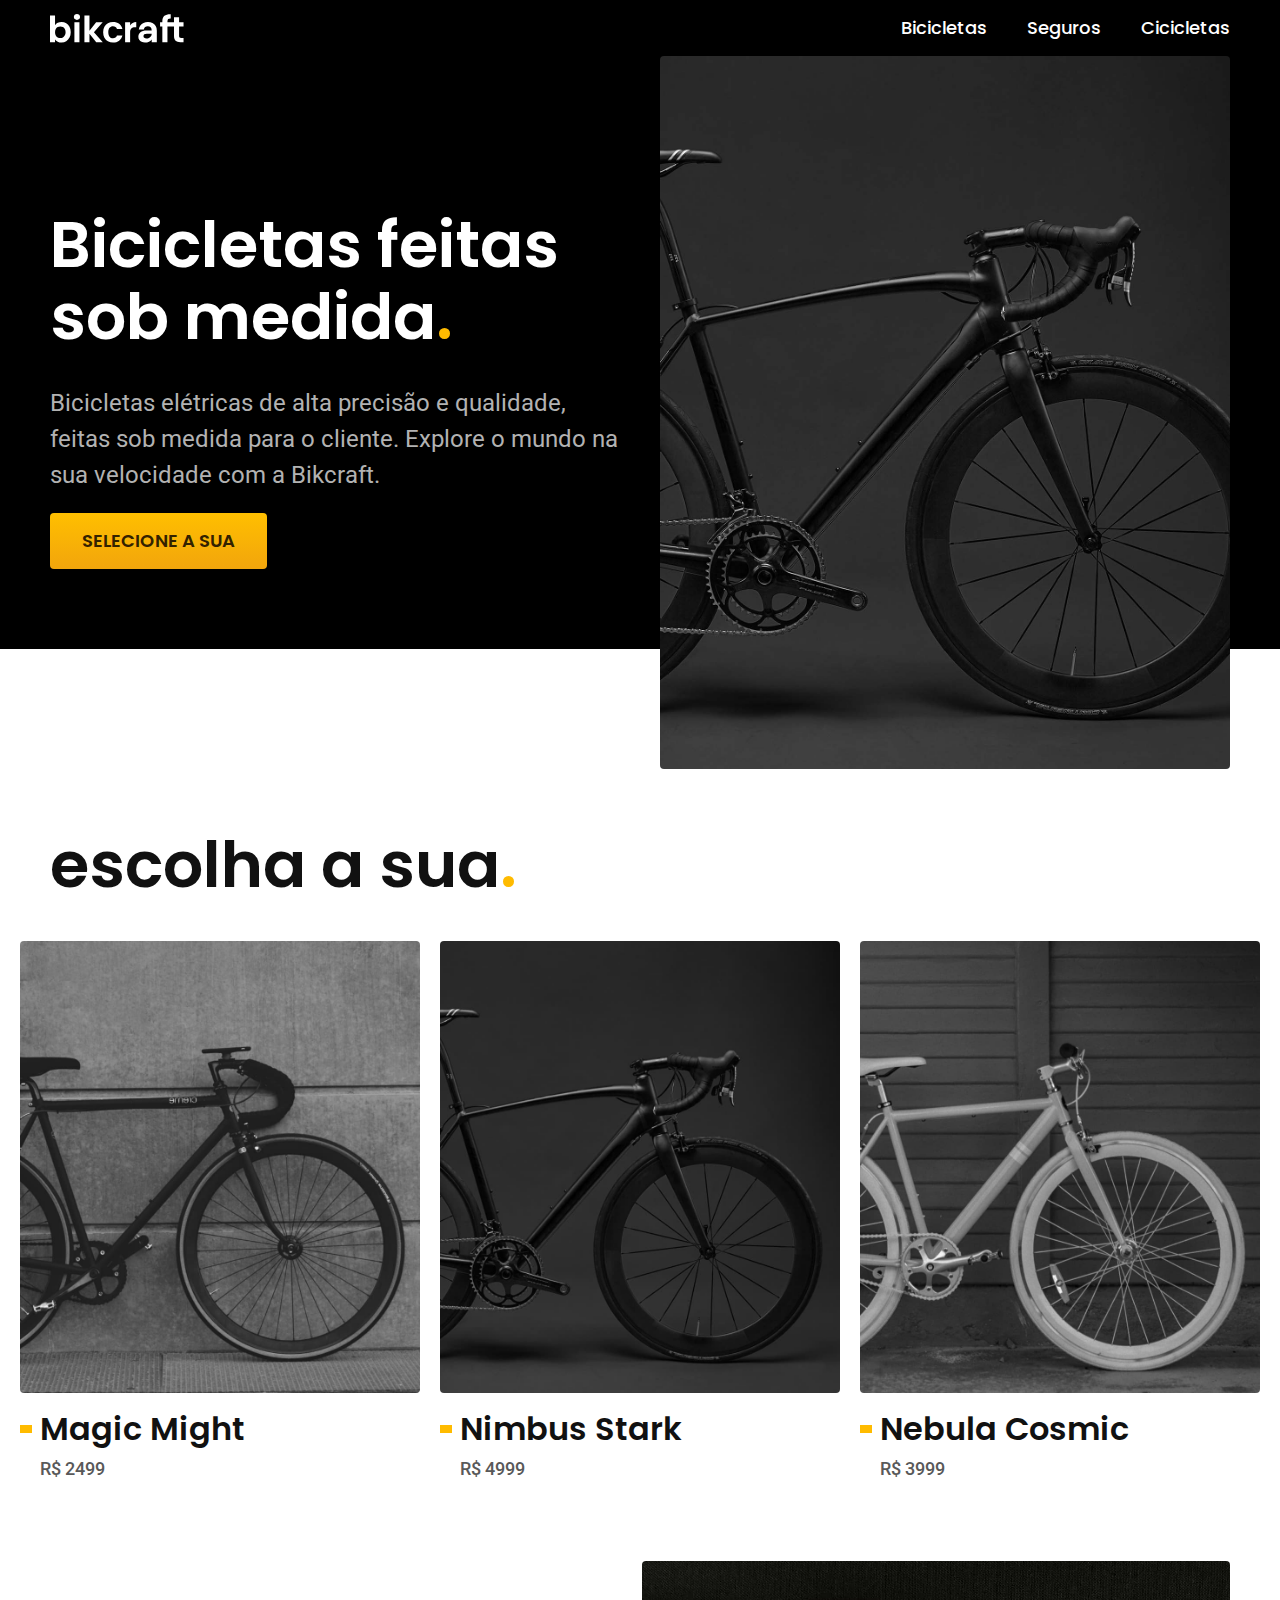
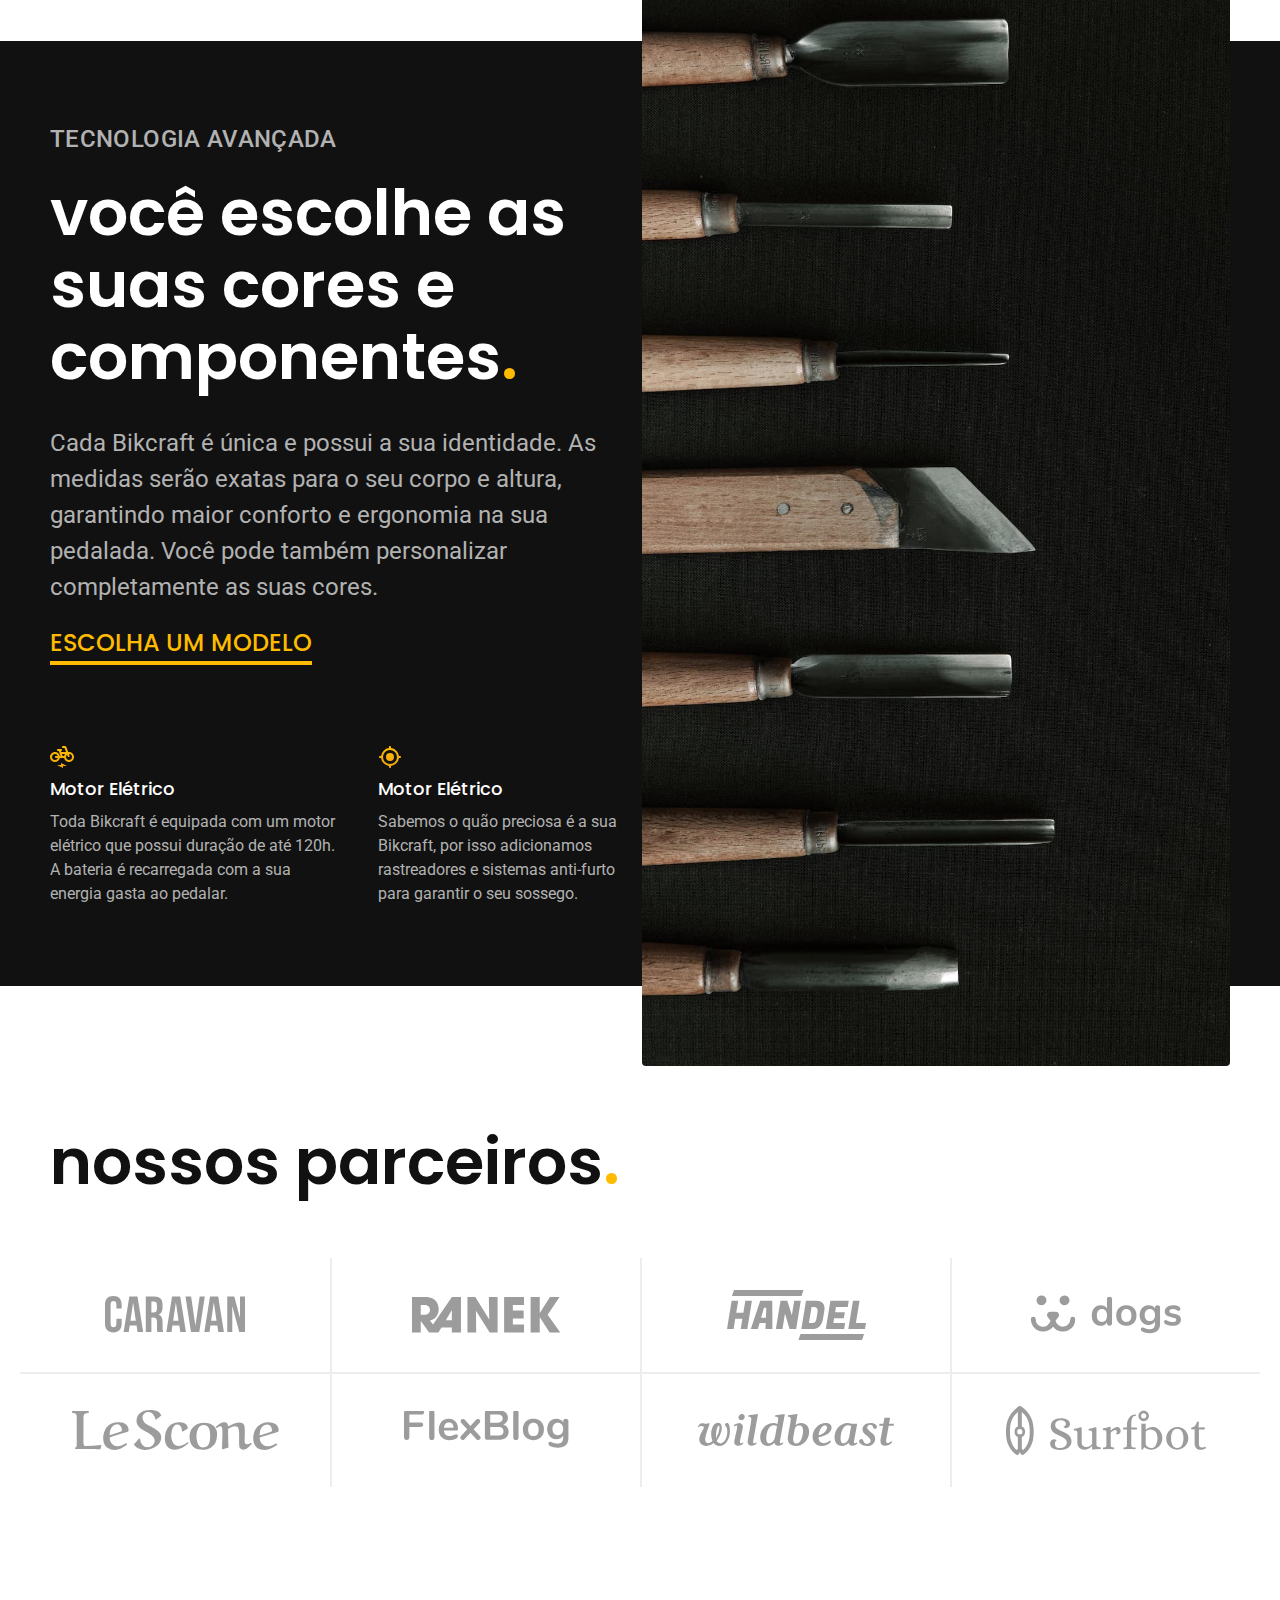
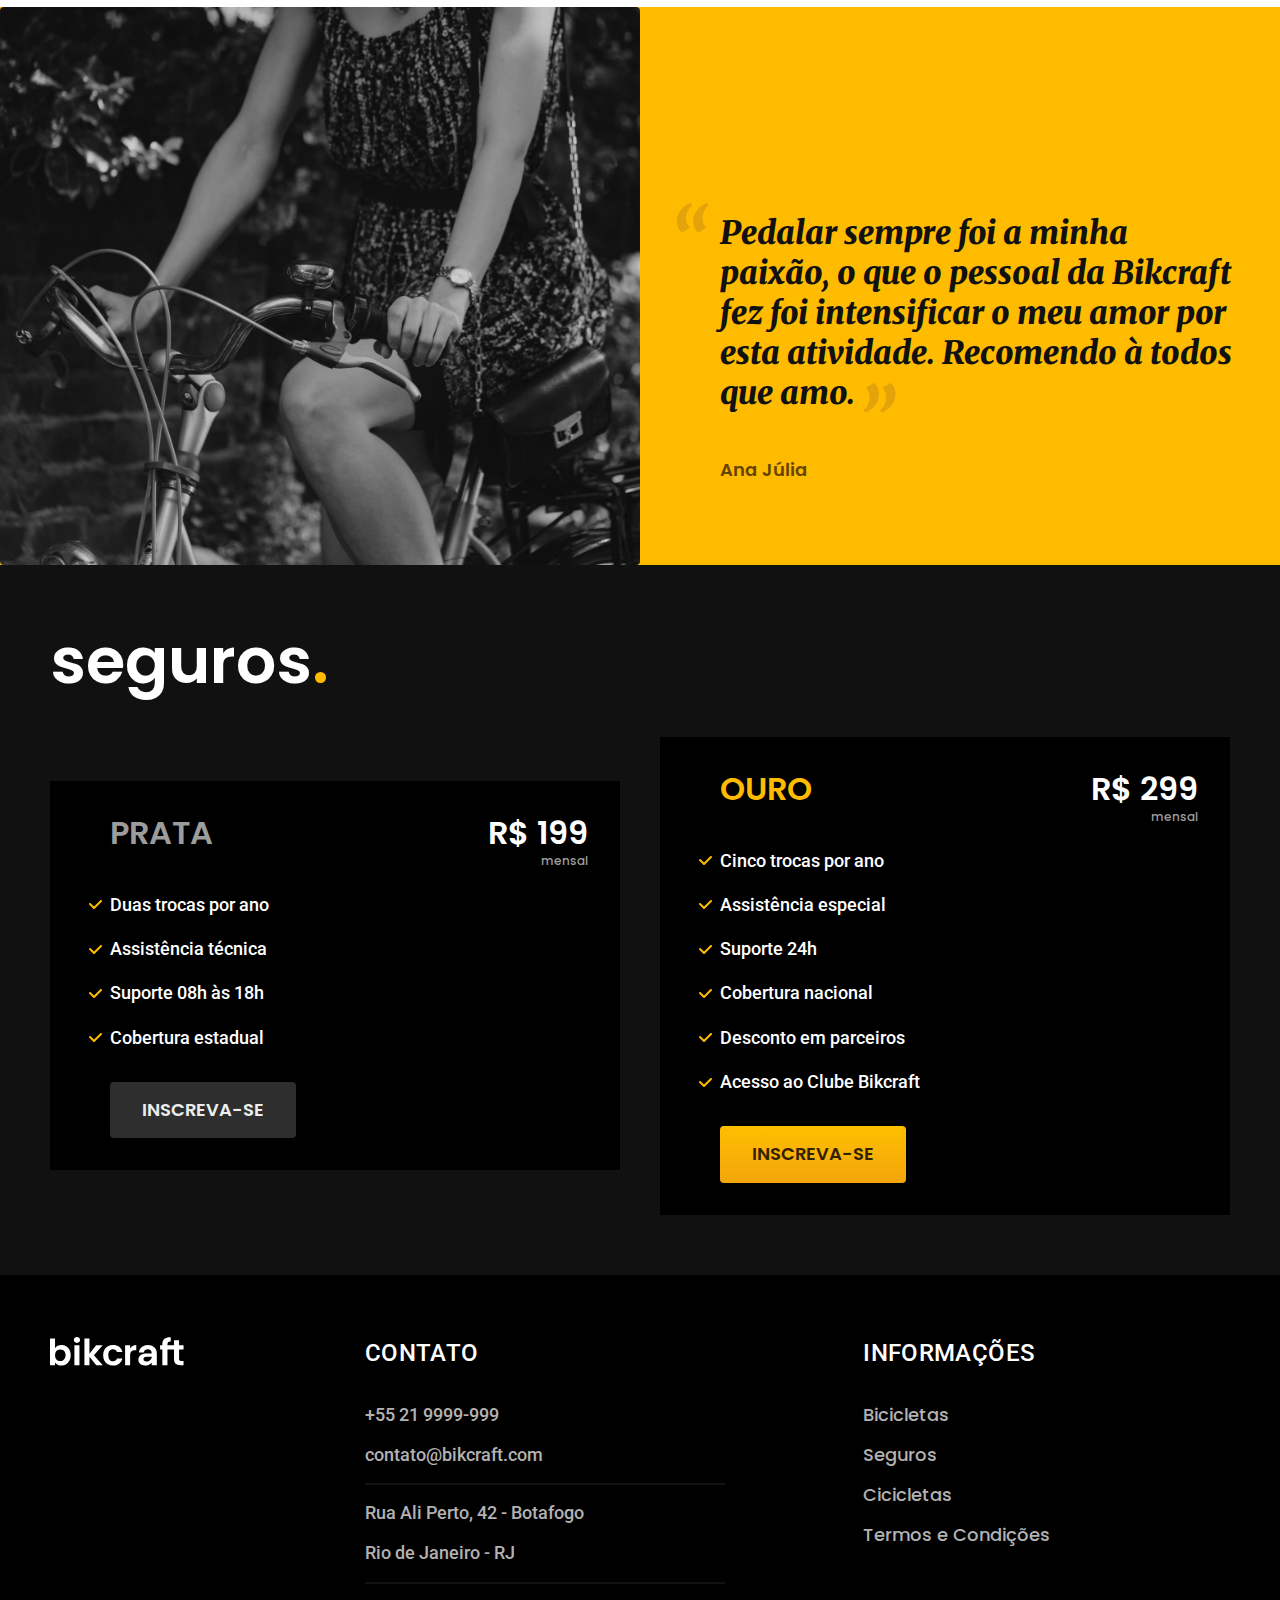
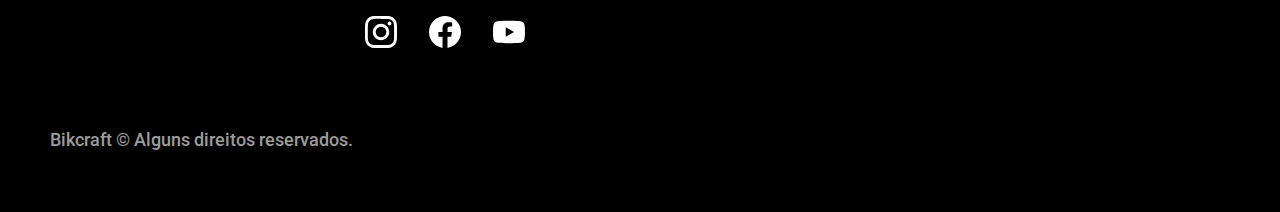
==== index.html @ 5b586e34 "Footer" ====
<!DOCTYPE html>
<html lang="pt-br">
  <head>
    <meta charset="UTF-8" />
    <link rel="preconnect" href="https://fonts.googleapis.com" />
    <link rel="preconnect" href="https://fonts.gstatic.com" crossorigin />
    <link
      href="https://fonts.googleapis.com/css2?family=Merriweather:ital,wght@1,900&family=Poppins:wght@400;600&family=Roboto:wght@400;500&display=swap"
      rel="stylesheet"
    />

    <meta name="viewport" content="width=device-width, initial-scale=1.0" />
    <meta
      name="description"
      content="Bicicletas elétricas de alta precisão e qualidade, feitas sob medida para você. Explore o mundo na sua velocidade com a Bikcraft."
    />
    <link rel="stylesheet" href="./css/style.css" />
    <title>Bikcraft - Bicicletas Elétricas</title>
  </head>
  <body>
    <header class="header-bg">
      <div class="container header">
        <a href="./">
          <img src="./img/bikcraft.svg" alt="bikecraft" />
        </a>

        <nav aria-label="primaria">
          <ul class="header-menu font-1-m cor-0">
            <li><a href="./bicicletas.html">Bicicletas</a></li>
            <li><a href="./seguros.html">Seguros</a></li>
            <li><a href="./bicicletas.html">Cicicletas</a></li>
          </ul>
        </nav>
      </div>
    </header>

    <main class="introducao-bg">
      <div class="container introducao">
        <div class="introducao-conteudo">
          <h1 class="font-1-xxl cor-0">
            Bicicletas feitas sob medida<span class="cor-p1">.</span>
          </h1>
          <p class="font-2-l cor-5">
            Bicicletas elétricas de alta precisão e qualidade, feitas sob medida
            para o cliente. Explore o mundo na sua velocidade com a Bikcraft.
          </p>
          <a class="botao" href="./bicicletas.html">Selecione a sua </a>
        </div>
        <div>
          <img
            src="./img/fotos/introducao.jpg"
            alt="Bicicleta Elétrica Preta"
          />
        </div>
      </div>
    </main>

    <article class="bicicletas-lista">
      <h2 class="container font-1-xxl">
        escolha a sua<span class="cor-p1">.</span>
      </h2>
      <ul>
        <li>
          <a href="./bicicletas/magic.html">
            <img src="./img/bicicletas/magic-home.jpg" alt="Bicicleta preta" />
            <h3 class="font-1-xl">Magic Might</h3>
            <span class="font-2-m cor-8">R$ 2499</span>
          </a>
        </li>
        <li>
          <a href="./bicicletas/nimbus.html">
            <img src="./img/bicicletas/nimbus-home.jpg" alt="Bicicleta preta" />
            <h3 class="font-1-xl">Nimbus Stark</h3>
            <span class="font-2-m cor-8">R$ 4999</span>
          </a>
        </li>
        <li>
          <a href="./bicicletas/nebula.html">
            <img src="./img/bicicletas/nebula-home.jpg" alt="Bicicleta preta" />
            <h3 class="font-1-xl">Nebula Cosmic</h3>
            <span class="font-2-m cor-8">R$ 3999</span>
          </a>
        </li>
      </ul>
    </article>

    <article class="tecnologia-bg">
      <div class="tecnologia container">
        <div class="tecnologia-conteudo">
          <span class="font-2-l-b cor-5">Tecnologia Avançada</span>
          <h2 class="font-1-xxl cor-0">
            você escolhe as suas cores e componentes<span class="cor-p1"
              >.</span
            >
          </h2>
          <p class="font-2-l cor-5">
            Cada Bikcraft é única e possui a sua identidade. As medidas serão
            exatas para o seu corpo e altura, garantindo maior conforto e
            ergonomia na sua pedalada. Você pode também personalizar
            completamente as suas cores.
          </p>
          <a class="link" href="./bicicletas.html">Escolha um modelo</a>

          <div class="tecnologia-vantagens">
            <div>
              <img src="./img/icones/eletrica.svg" alt="" />
              <h3 class="font-1-m cor-0">Motor Elétrico</h3>
              <p class="font-2-s cor-5">
                Toda Bikcraft é equipada com um motor elétrico que possui
                duração de até 120h. A bateria é recarregada com a sua energia
                gasta ao pedalar.
              </p>
            </div>
            <div>
              <img src="./img/icones/rastreador.svg" alt="" />
              <h3 class="font-1-m cor-0">Motor Elétrico</h3>
              <p class="font-2-s cor-5">
                Sabemos o quão preciosa é a sua Bikcraft, por isso adicionamos
                rastreadores e sistemas anti-furto para garantir o seu sossego.
              </p>
            </div>
          </div>
        </div>
        <div class="tecnologia-imagem">
          <img src="./img/fotos/tecnologia.jpg" alt="" />
        </div>
      </div>
    </article>

    <section class="parceiros" aria-label="Nossos Parceiros">
      <h2 class="container font-1-xxl">
        nossos parceiros<span class="cor-p1">.</span>
      </h2>

      <ul>
        <li>
          <img src="./img/parceiros/caravan.svg" alt="Caravan" />
        </li>
        <li><img src="./img/parceiros/ranek.svg" alt="ranek" /></li>

        <li>
          <img src="./img/parceiros/handel.svg" alt="handel" />
        </li>

        <li>
          <img src="./img/parceiros/dogs.svg" alt="dogs" />
        </li>

        <li>
          <img src="./img/parceiros/lescone.svg" alt="lescone" />
        </li>

        <li>
          <img src="./img/parceiros/flexblog.svg" alt="flexblog" />
        </li>

        <li>
          <img src="./img/parceiros/wildbeast.svg" alt="wildbeast" />
        </li>

        <li>
          <img src="./img/parceiros/surfbot.svg" alt="surfbot" />
        </li>
      </ul>
    </section>

    <section class="depoimento" aria-label="Depoimento">
      <div>
        <img
          src="./img/fotos/depoimento.jpg"
          alt="Pessoa pedalando uma bicicleta bikecraft"
        />
      </div>

      <div class="depoimento-conteudo">
        <blockquote class="font-1-xl cor-p5">
          <p>
            Pedalar sempre foi a minha paixão, o que o pessoal da Bikcraft fez
            foi intensificar o meu amor por esta atividade. Recomendo à todos
            que amo.
          </p>
          <span class="font-1-m-b cor-p4">Ana Júlia</span>
        </blockquote>
      </div>
    </section>

    <article class="seguros-bg">
      <div class="seguros container">
        <h2 class="font-1-xxl cor-0">seguros<span class="cor-p1">.</span></h2>
        <div class="seguros-item">
          <h3 class="font-1-xl cor-6">PRATA</h3>
          <span class="font-1-xl cor-0"
            >R$ 199 <span class="font-1-xs cor-6">mensal</span></span
          >
          <ul class="font-2-m cor-0">
            <li>Duas trocas por ano</li>
            <li>Assistência técnica</li>
            <li>Suporte 08h às 18h</li>
            <li>Cobertura estadual</li>
          </ul>
          <a class="botao secundario" href="./orcamento.html">Inscreva-se</a>
        </div>

        <div class="seguros-item">
          <h3 class="font-1-xl cor-p1">OURO</h3>
          <span class="font-1-xl cor-0"
            >R$ 299 <span class="font-1-xs cor-6">mensal</span></span
          >
          <ul class="font-2-m cor-0">
            <li>Cinco trocas por ano</li>
            <li>Assistência especial</li>
            <li>Suporte 24h</li>
            <li>Cobertura nacional</li>
            <li>Desconto em parceiros</li>
            <li>Acesso ao Clube Bikcraft</li>
          </ul>
          <a class="botao" href="./orcamento.html">Inscreva-se</a>
        </div>
      </div>
    </article>

    <footer class="footer-bg">
      <div class="footer container">
        <img src="./img/bikcraft.svg" alt="Bikcraft" />

        <div class="footer-contato">
          <h3 class="font-2-l-b cor-0">Contato</h3>

          <ul class="cor-5 font-2-m">
            <li><a href="tel:+5521999999999">+55 21 9999-999</a></li>
            <li><a href="mailto">contato@bikcraft.com</a></li>
            <li>Rua Ali Perto, 42 - Botafogo</li>
            <li>Rio de Janeiro - RJ</li>
          </ul>

          <div class="footer-redes">
            <a href="./">
              <img src="./img/redes/instagram.svg" alt="Instagram" />
            </a>
            <a href="./">
              <img src="./img/redes/facebook.svg" alt="Facebook" />
            </a>
            <a href="./">
              <img src="./img/redes/youtube.svg " alt="Youtube" />
            </a>
          </div>
        </div>

        <div class="footer-informacoes">
          <h3 class="font-2-l-b cor-0">Informações</h3>

          <nav>
            <ul class="font-1-m cor-5">
              <li><a href="./bicicletas.html">Bicicletas</a></li>
              <li><a href="./seguros.html">Seguros</a></li>
              <li><a href="./bicicletas.html">Cicicletas</a></li>
              <li><a href="./termos.html">Termos e Condições</a></li>
            </ul>
          </nav>
        </div>

        <p class="footer-copy font-2-m cor-6">
          Bikcraft © Alguns direitos reservados.
        </p>
      </div>
    </footer>
  </body>
</html>
---- css/style.css ----
@import "./global/global.css";
@import "./utilidades/tipografia.css";
@import "./utilidades/cores.css";

@import "./global/header.css";
@import "./global/footer.css";

/*Utilidades*/
@import "./utilidades/componentes.css";

/*Home*/
@import "./home/introducao.css";
@import "./home/tecnologia.css";
@import "./home/parceiros.css";
@import "./home/depoimento.css";

/*Biciletas*/
@import "./bicicletas/bicicletas-lista.css";

/*Seguros*/
@import "./seguros/seguros.css";
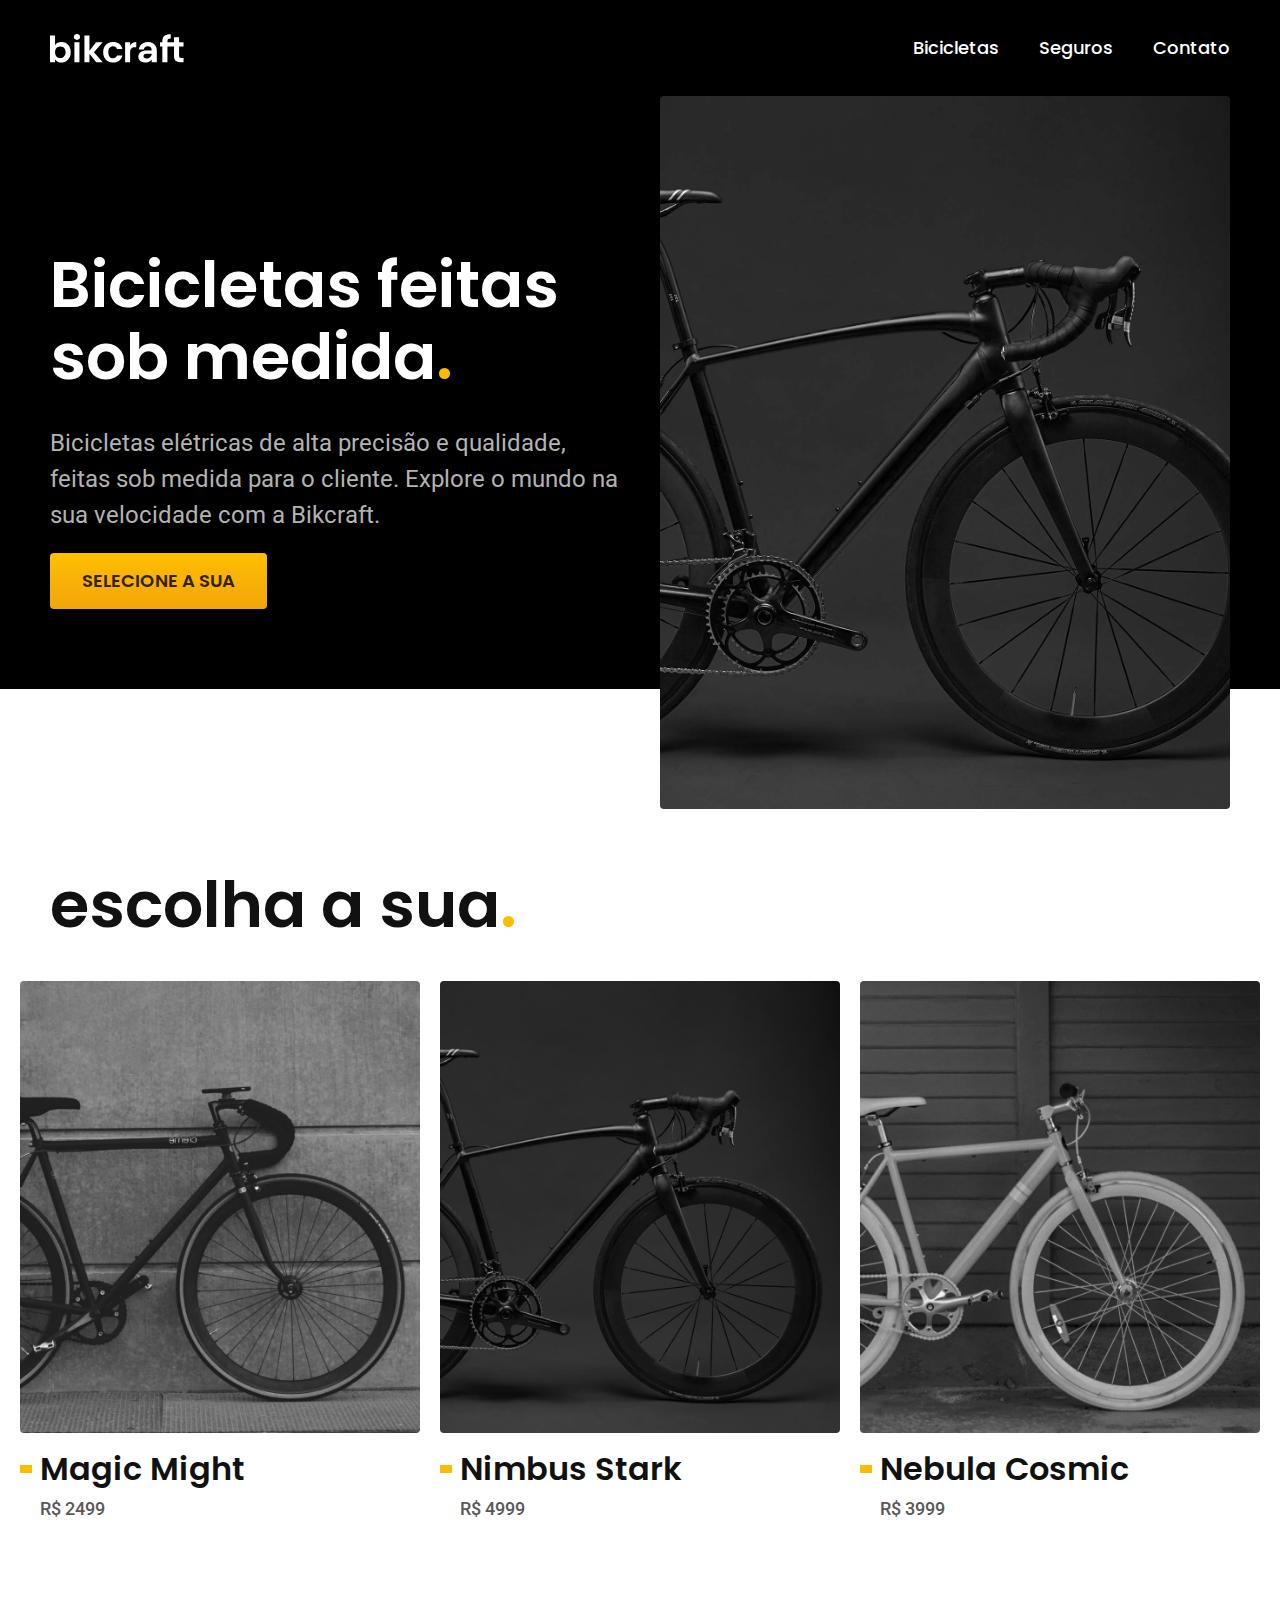
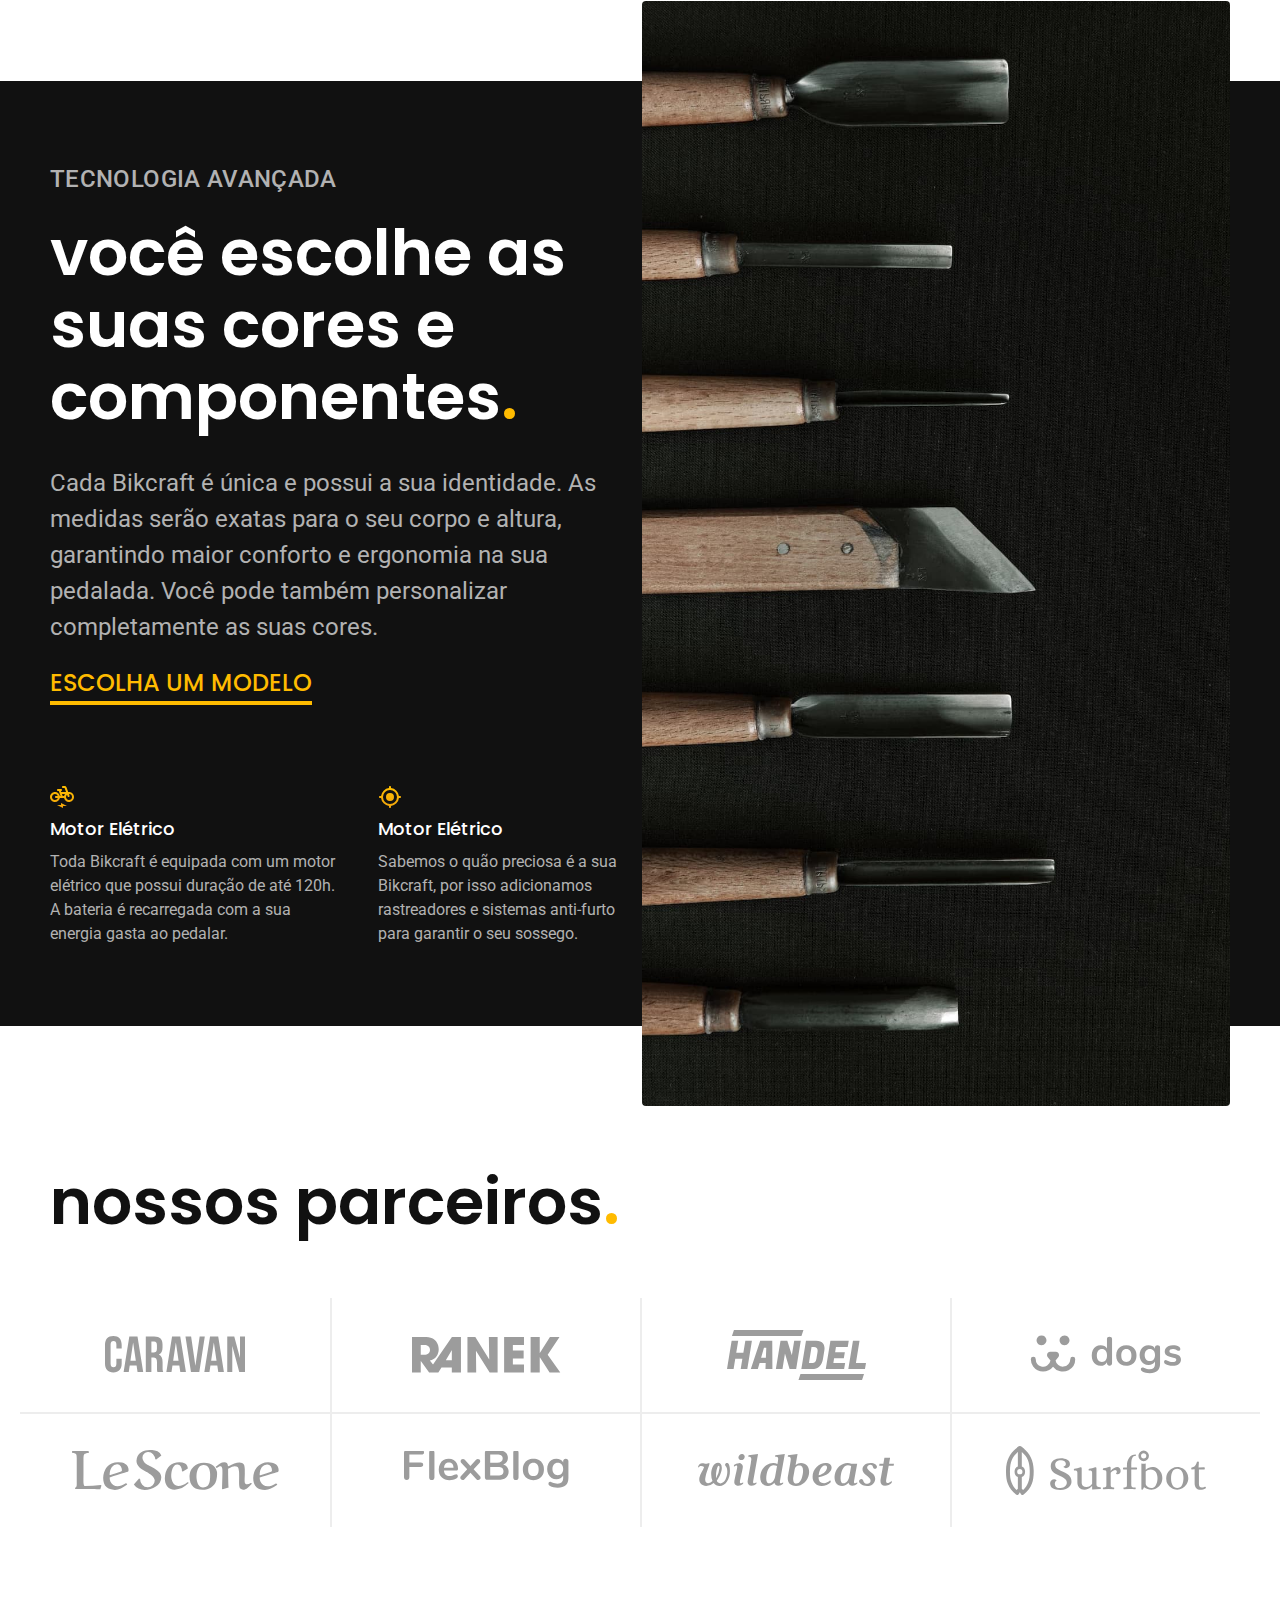
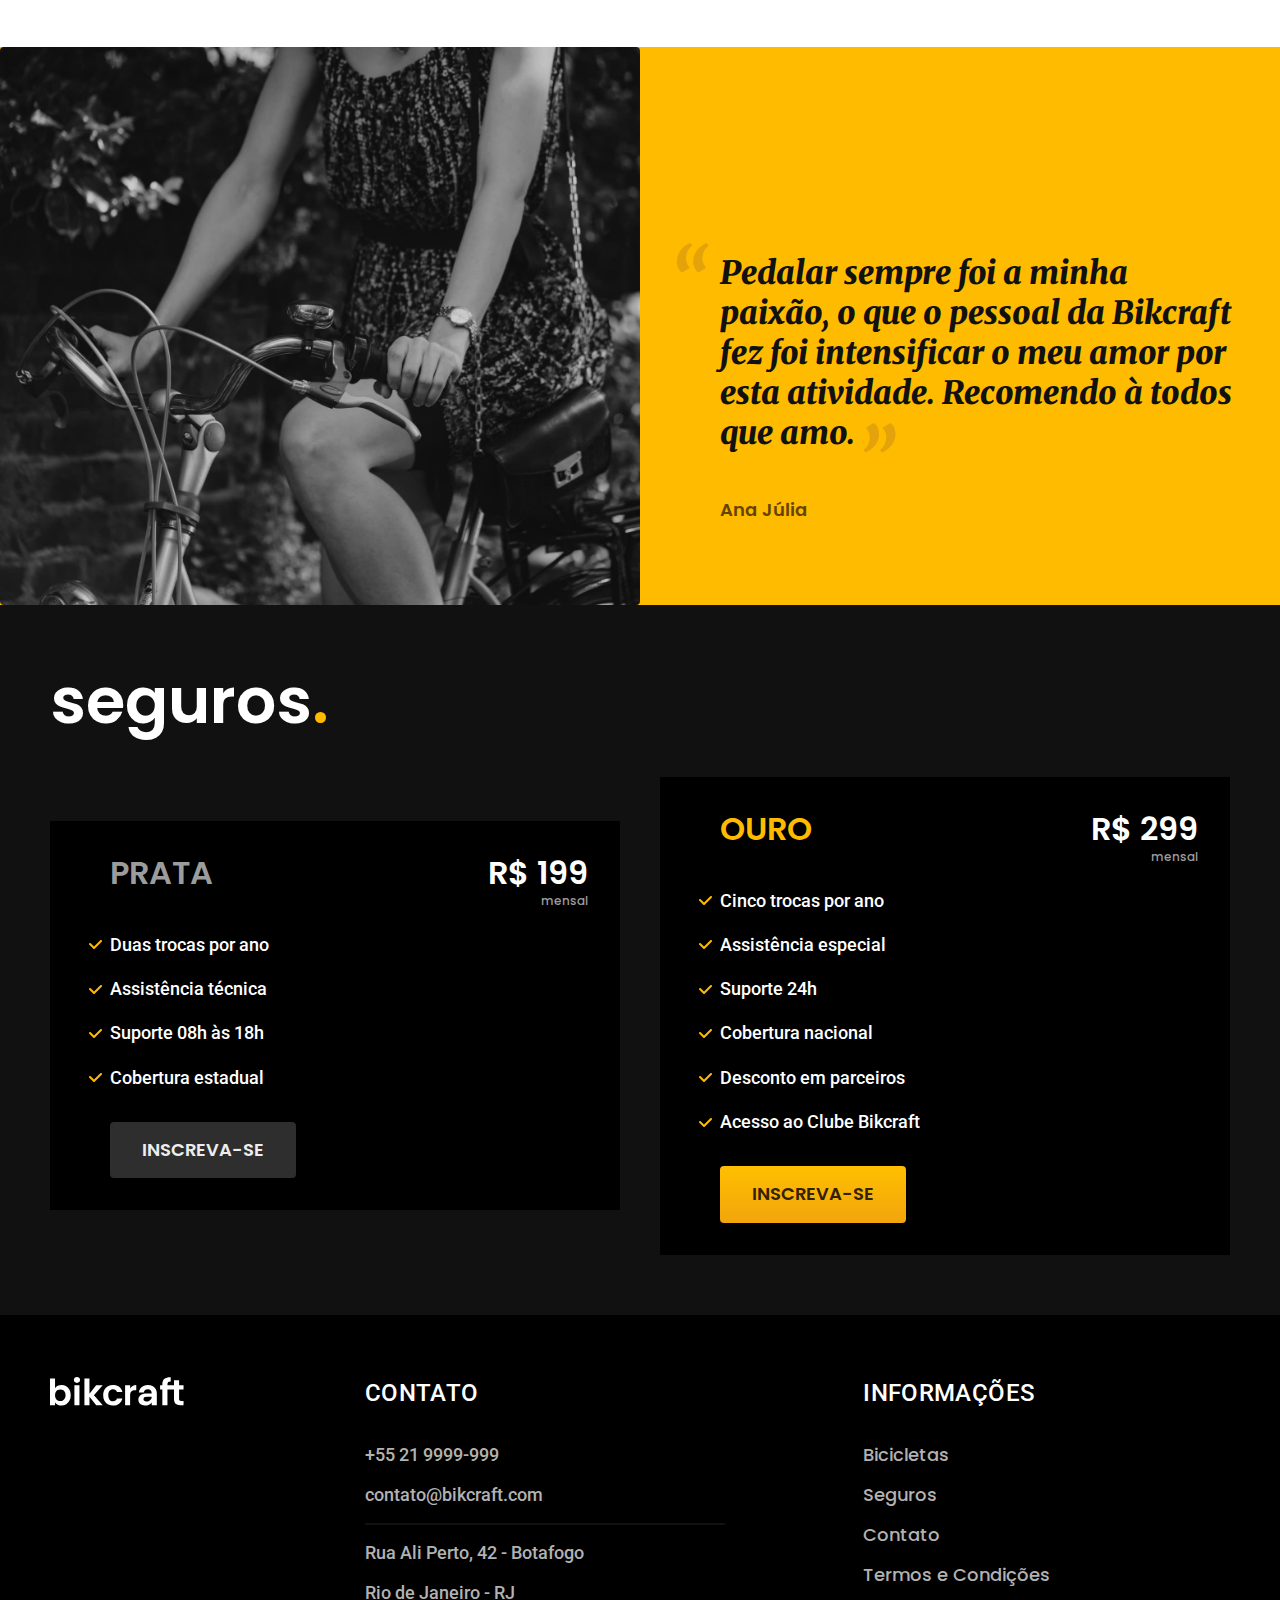
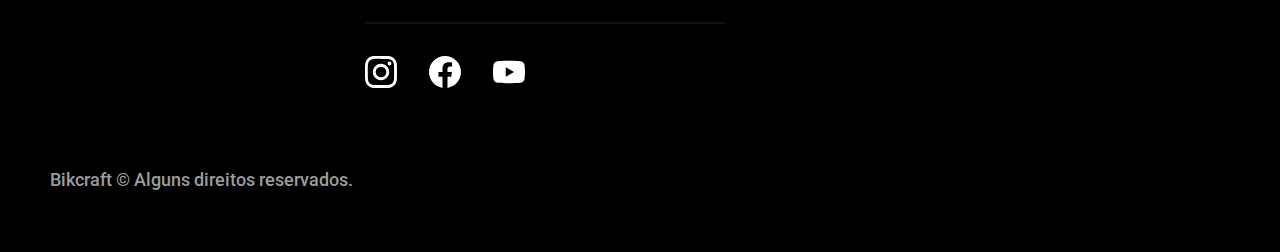
==== commit d588f2c3: "Contato lojas" ====
--- a/index.html
+++ b/index.html
@@ -28,7 +28,7 @@
           <ul class="header-menu font-1-m cor-0">
             <li><a href="./bicicletas.html">Bicicletas</a></li>
             <li><a href="./seguros.html">Seguros</a></li>
-            <li><a href="./bicicletas.html">Cicicletas</a></li>
+            <li><a href="./contato.html">Contato</a></li>
           </ul>
         </nav>
       </div>
@@ -253,7 +253,7 @@
             <ul class="font-1-m cor-5">
               <li><a href="./bicicletas.html">Bicicletas</a></li>
               <li><a href="./seguros.html">Seguros</a></li>
-              <li><a href="./bicicletas.html">Cicicletas</a></li>
+              <li><a href="./contato.html">Contato</a></li>
               <li><a href="./termos.html">Termos e Condições</a></li>
             </ul>
           </nav>
--- a/css/style.css
+++ b/css/style.css
@@ -7,6 +7,7 @@
 
 /*Utilidades*/
 @import "./utilidades/componentes.css";
+@import "./utilidades/formulario.css";
 
 /*Home*/
 @import "./home/introducao.css";
@@ -16,6 +17,20 @@
 
 /*Biciletas*/
 @import "./bicicletas/bicicletas-lista.css";
+@import "./bicicletas/bicicletas.css";
+
+/*Bicicleta*/
+@import "./bicicleta/bicicleta.css";
+@import "./bicicleta/seguro.css";
 
 /*Seguros*/
 @import "./seguros/seguros.css";
+@import "./seguros/vantagens.css";
+@import "./seguros/perguntas.css";
+
+/*Contato*/
+@import "./contato/contato.css";
+@import "./contato/lojas.css";
+
+/*Termos*/
+@import "./termos/termos.css";
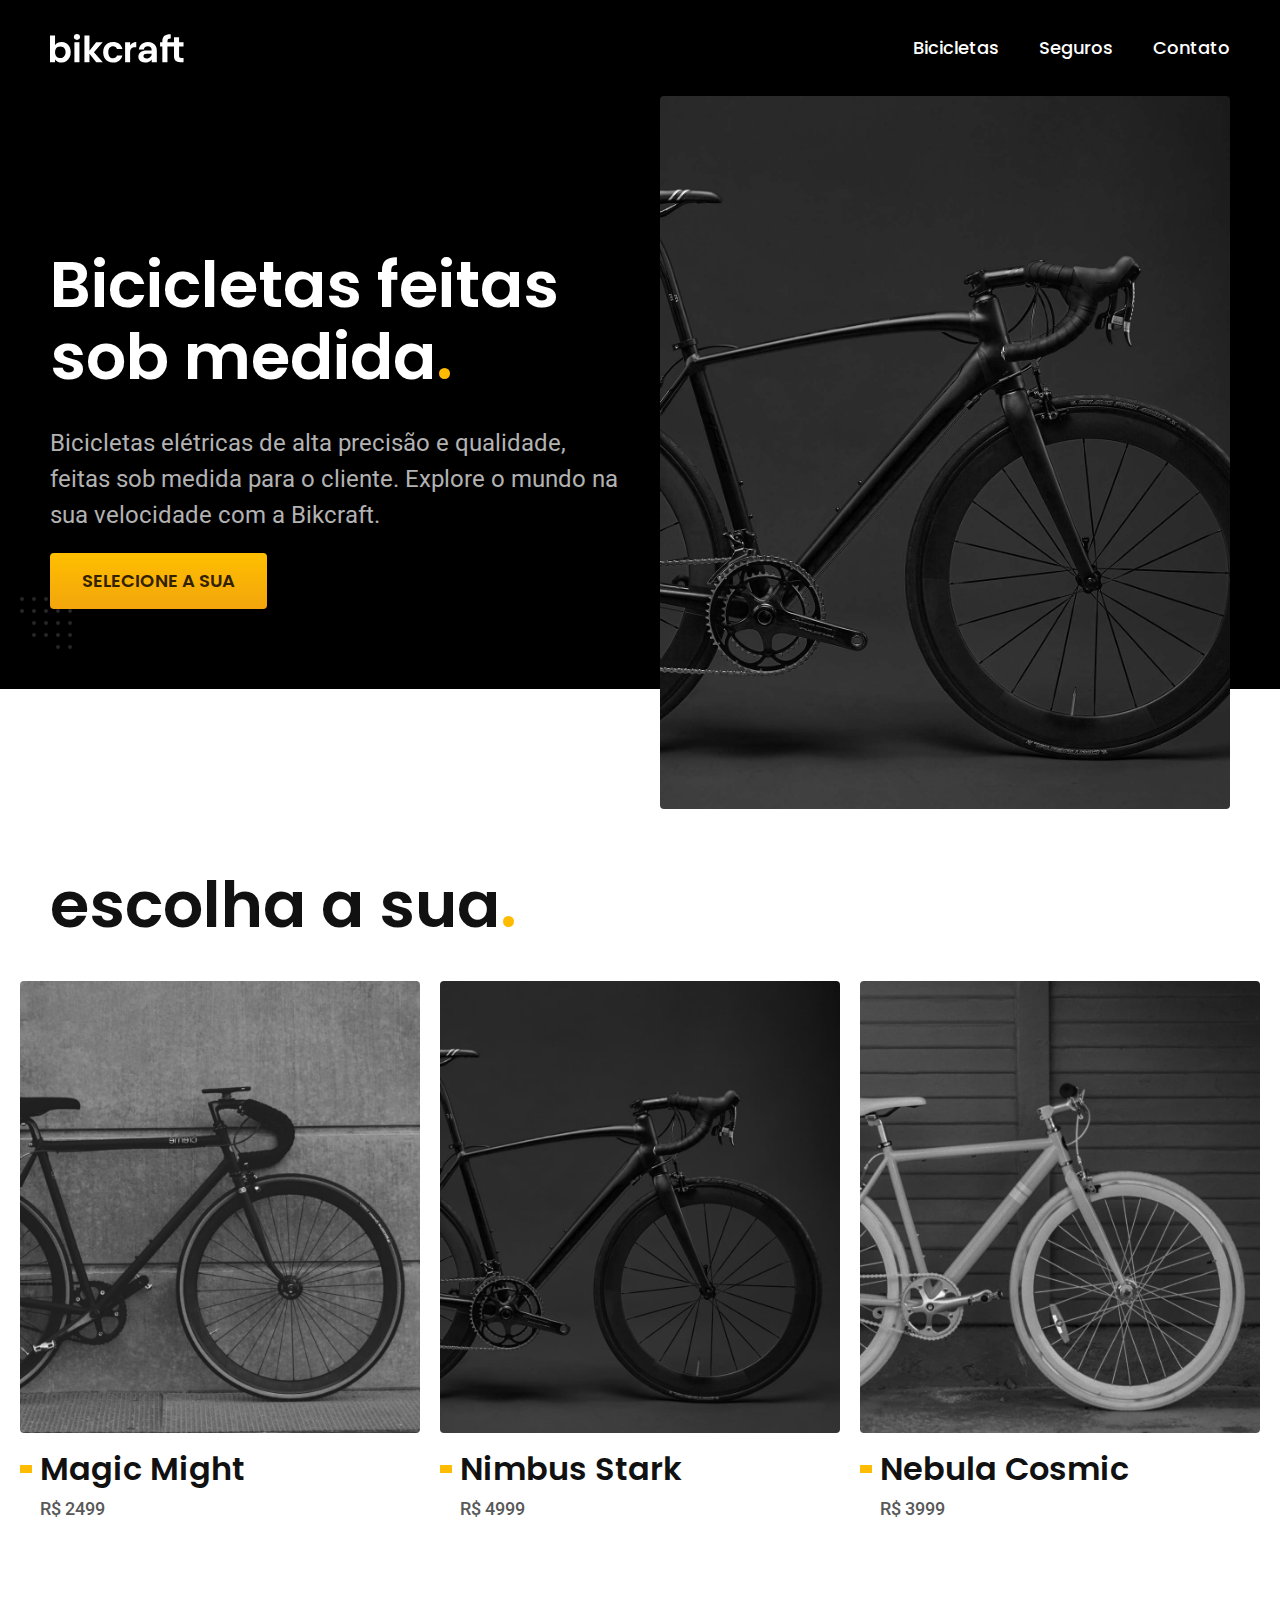
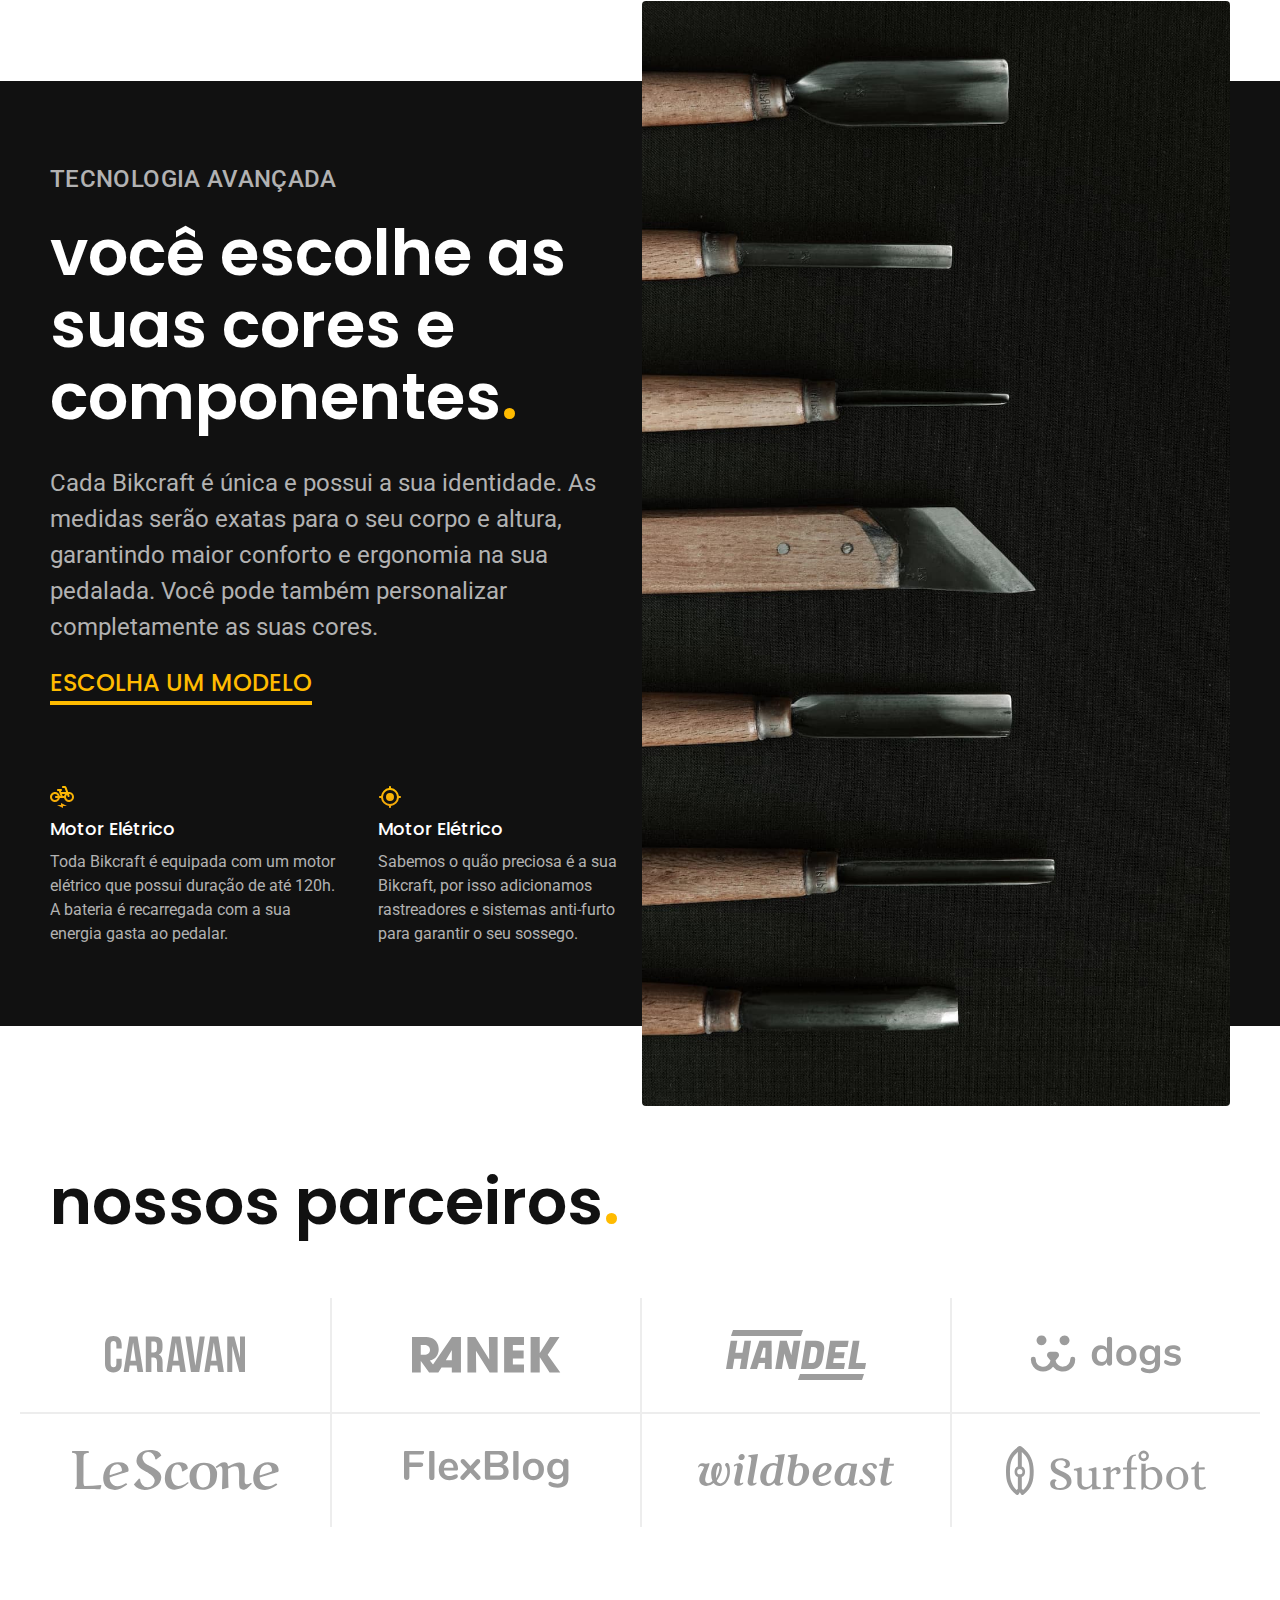
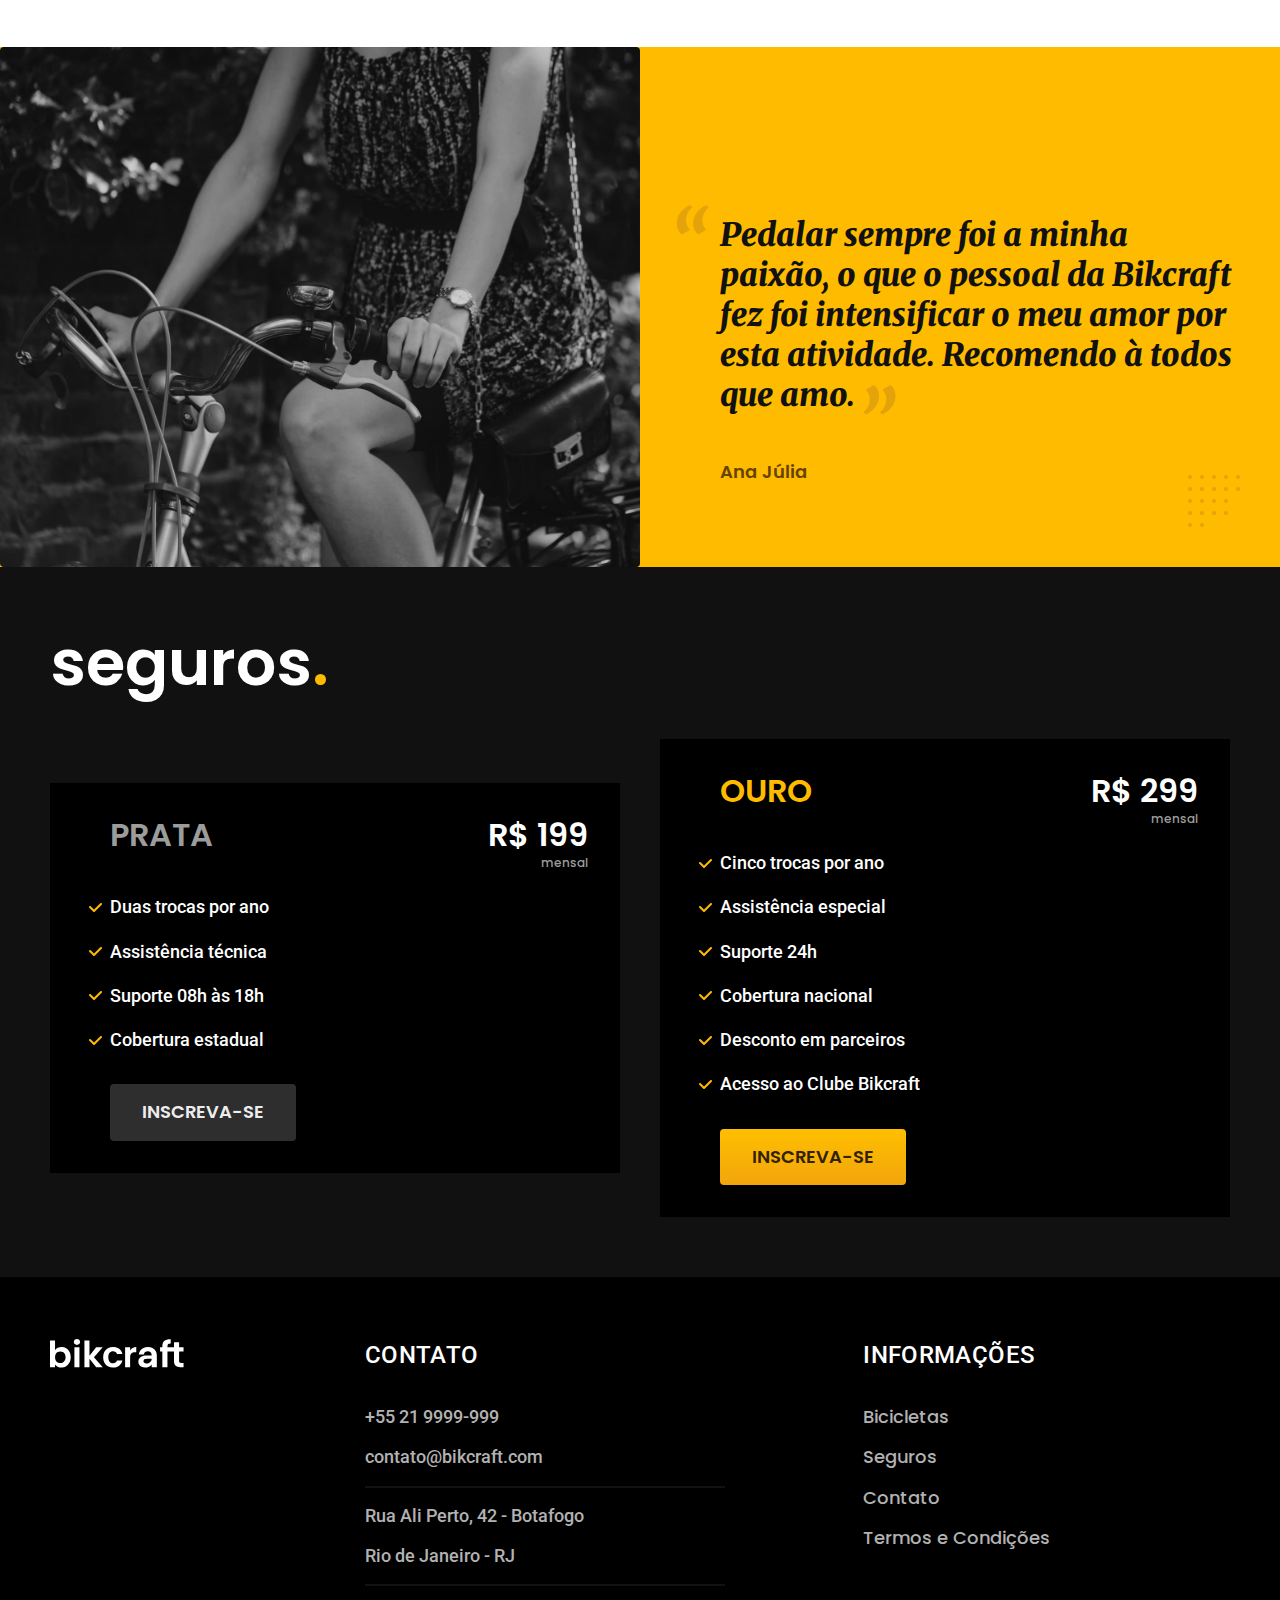
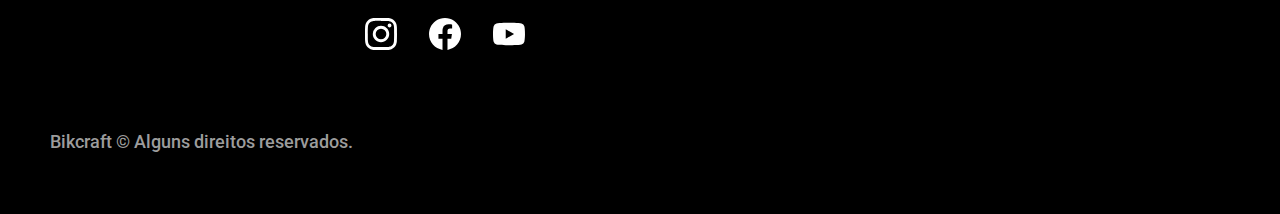
==== commit ec22df8f: "Otimizações" ====
--- a/index.html
+++ b/index.html
@@ -14,14 +14,22 @@
       name="description"
       content="Bicicletas elétricas de alta precisão e qualidade, feitas sob medida para você. Explore o mundo na sua velocidade com a Bikcraft."
     />
+    <link rel="preload" href="./css/style.css" as="style" />
+
     <link rel="stylesheet" href="./css/style.css" />
+
     <title>Bikcraft - Bicicletas Elétricas</title>
   </head>
   <body>
     <header class="header-bg">
       <div class="container header">
         <a href="./">
-          <img src="./img/bikcraft.svg" alt="bikecraft" />
+          <img
+            src="./img/bikcraft.svg"
+            width="136"
+            height="32"
+            alt="bikecraft"
+          />
         </a>
 
         <nav aria-label="primaria">
@@ -46,12 +54,19 @@
           </p>
           <a class="botao" href="./bicicletas.html">Selecione a sua </a>
         </div>
-        <div>
+
+        <picture>
+          <source
+            media="(max-width:800px)"
+            srcset="./img/bicicletas/nimbus.jpg"
+          />
           <img
             src="./img/fotos/introducao.jpg"
             alt="Bicicleta Elétrica Preta"
-          />
-        </div>
+            width="1280"
+            height="1600"
+          />
+        </picture>
       </div>
     </main>
 
@@ -62,7 +77,12 @@
       <ul>
         <li>
           <a href="./bicicletas/magic.html">
-            <img src="./img/bicicletas/magic-home.jpg" alt="Bicicleta preta" />
+            <img
+              src="./img/bicicletas/magic-home.jpg"
+              width="920"
+              height="1040"
+              alt="Bicicleta preta"
+            />
             <h3 class="font-1-xl">Magic Might</h3>
             <span class="font-2-m cor-8">R$ 2499</span>
           </a>
@@ -103,7 +123,12 @@
 
           <div class="tecnologia-vantagens">
             <div>
-              <img src="./img/icones/eletrica.svg" alt="" />
+              <img
+                src="./img/icones/eletrica.svg"
+                alt=""
+                width="24"
+                height="24"
+              />
               <h3 class="font-1-m cor-0">Motor Elétrico</h3>
               <p class="font-2-s cor-5">
                 Toda Bikcraft é equipada com um motor elétrico que possui
@@ -112,7 +137,12 @@
               </p>
             </div>
             <div>
-              <img src="./img/icones/rastreador.svg" alt="" />
+              <img
+                src="./img/icones/rastreador.svg"
+                alt=""
+                width="24"
+                height="24"
+              />
               <h3 class="font-1-m cor-0">Motor Elétrico</h3>
               <p class="font-2-s cor-5">
                 Sabemos o quão preciosa é a sua Bikcraft, por isso adicionamos
@@ -122,7 +152,12 @@
           </div>
         </div>
         <div class="tecnologia-imagem">
-          <img src="./img/fotos/tecnologia.jpg" alt="" />
+          <img
+            src="./img/fotos/tecnologia.jpg"
+            alt=""
+            width="1200"
+            height="1920"
+          />
         </div>
       </div>
     </article>
@@ -134,32 +169,68 @@
 
       <ul>
         <li>
-          <img src="./img/parceiros/caravan.svg" alt="Caravan" />
-        </li>
-        <li><img src="./img/parceiros/ranek.svg" alt="ranek" /></li>
-
-        <li>
-          <img src="./img/parceiros/handel.svg" alt="handel" />
-        </li>
-
-        <li>
-          <img src="./img/parceiros/dogs.svg" alt="dogs" />
-        </li>
-
-        <li>
-          <img src="./img/parceiros/lescone.svg" alt="lescone" />
-        </li>
-
-        <li>
-          <img src="./img/parceiros/flexblog.svg" alt="flexblog" />
-        </li>
-
-        <li>
-          <img src="./img/parceiros/wildbeast.svg" alt="wildbeast" />
-        </li>
-
-        <li>
-          <img src="./img/parceiros/surfbot.svg" alt="surfbot" />
+          <img
+            src="./img/parceiros/caravan.svg"
+            alt="Caravan"
+            width="140"
+            height="38"
+          />
+        </li>
+        <li>
+          <img
+            src="./img/parceiros/ranek.svg"
+            alt="Ranek"
+            width="149"
+            height="36"
+          />
+        </li>
+        <li>
+          <img
+            src="./img/parceiros/handel.svg"
+            alt="Handel"
+            width="140"
+            height="50"
+          />
+        </li>
+        <li>
+          <img
+            src="./img/parceiros/dogs.svg"
+            alt="Dogs"
+            width="152"
+            height="39"
+          />
+        </li>
+        <li>
+          <img
+            src="./img/parceiros/lescone.svg"
+            alt="LeScone"
+            width="208"
+            height="41"
+          />
+        </li>
+        <li>
+          <img
+            src="./img/parceiros/flexblog.svg"
+            alt="FlexBlog"
+            width="165"
+            height="38"
+          />
+        </li>
+        <li>
+          <img
+            src="./img/parceiros/wildbeast.svg"
+            alt="Wildbeast"
+            width="196"
+            height="34"
+          />
+        </li>
+        <li>
+          <img
+            src="./img/parceiros/surfbot.svg"
+            alt="Surfbot"
+            width="200"
+            height="49"
+          />
         </li>
       </ul>
     </section>
@@ -169,6 +240,8 @@
         <img
           src="./img/fotos/depoimento.jpg"
           alt="Pessoa pedalando uma bicicleta bikecraft"
+          width="1560"
+          height="1360"
         />
       </div>
 
@@ -221,7 +294,7 @@
 
     <footer class="footer-bg">
       <div class="footer container">
-        <img src="./img/bikcraft.svg" alt="Bikcraft" />
+        <img src="./img/bikcraft.svg" alt="Bikcraft" width="136" height="32" />
 
         <div class="footer-contato">
           <h3 class="font-2-l-b cor-0">Contato</h3>
@@ -234,15 +307,27 @@
           </ul>
 
           <div class="footer-redes">
-            <a href="./">
-              <img src="./img/redes/instagram.svg" alt="Instagram" />
-            </a>
-            <a href="./">
-              <img src="./img/redes/facebook.svg" alt="Facebook" />
-            </a>
-            <a href="./">
-              <img src="./img/redes/youtube.svg " alt="Youtube" />
-            </a>
+            <a href="./"
+              ><img
+                src="./img/redes/instagram.svg"
+                alt="Instagram"
+                width="32"
+                height="32"
+            /></a>
+            <a href="./"
+              ><img
+                src="./img/redes/facebook.svg"
+                alt="Facebook"
+                width="32"
+                height="32"
+            /></a>
+            <a href="./"
+              ><img
+                src="./img/redes/youtube.svg"
+                alt="Youtube"
+                width="32"
+                height="32"
+            /></a>
           </div>
         </div>
 
--- a/css/style.css
+++ b/css/style.css
@@ -32,5 +32,11 @@
 @import "./contato/contato.css";
 @import "./contato/lojas.css";
 
+
+/*Orçamento*/
+
+@import "./orcamento/orcamento.css";
+
+
 /*Termos*/
 @import "./termos/termos.css";
--- a/css/style.css
+++ b/css/style.css
@@ -32,5 +32,11 @@
 @import "./contato/contato.css";
 @import "./contato/lojas.css";
 
+
+/*Orçamento*/
+
+@import "./orcamento/orcamento.css";
+
+
 /*Termos*/
 @import "./termos/termos.css";
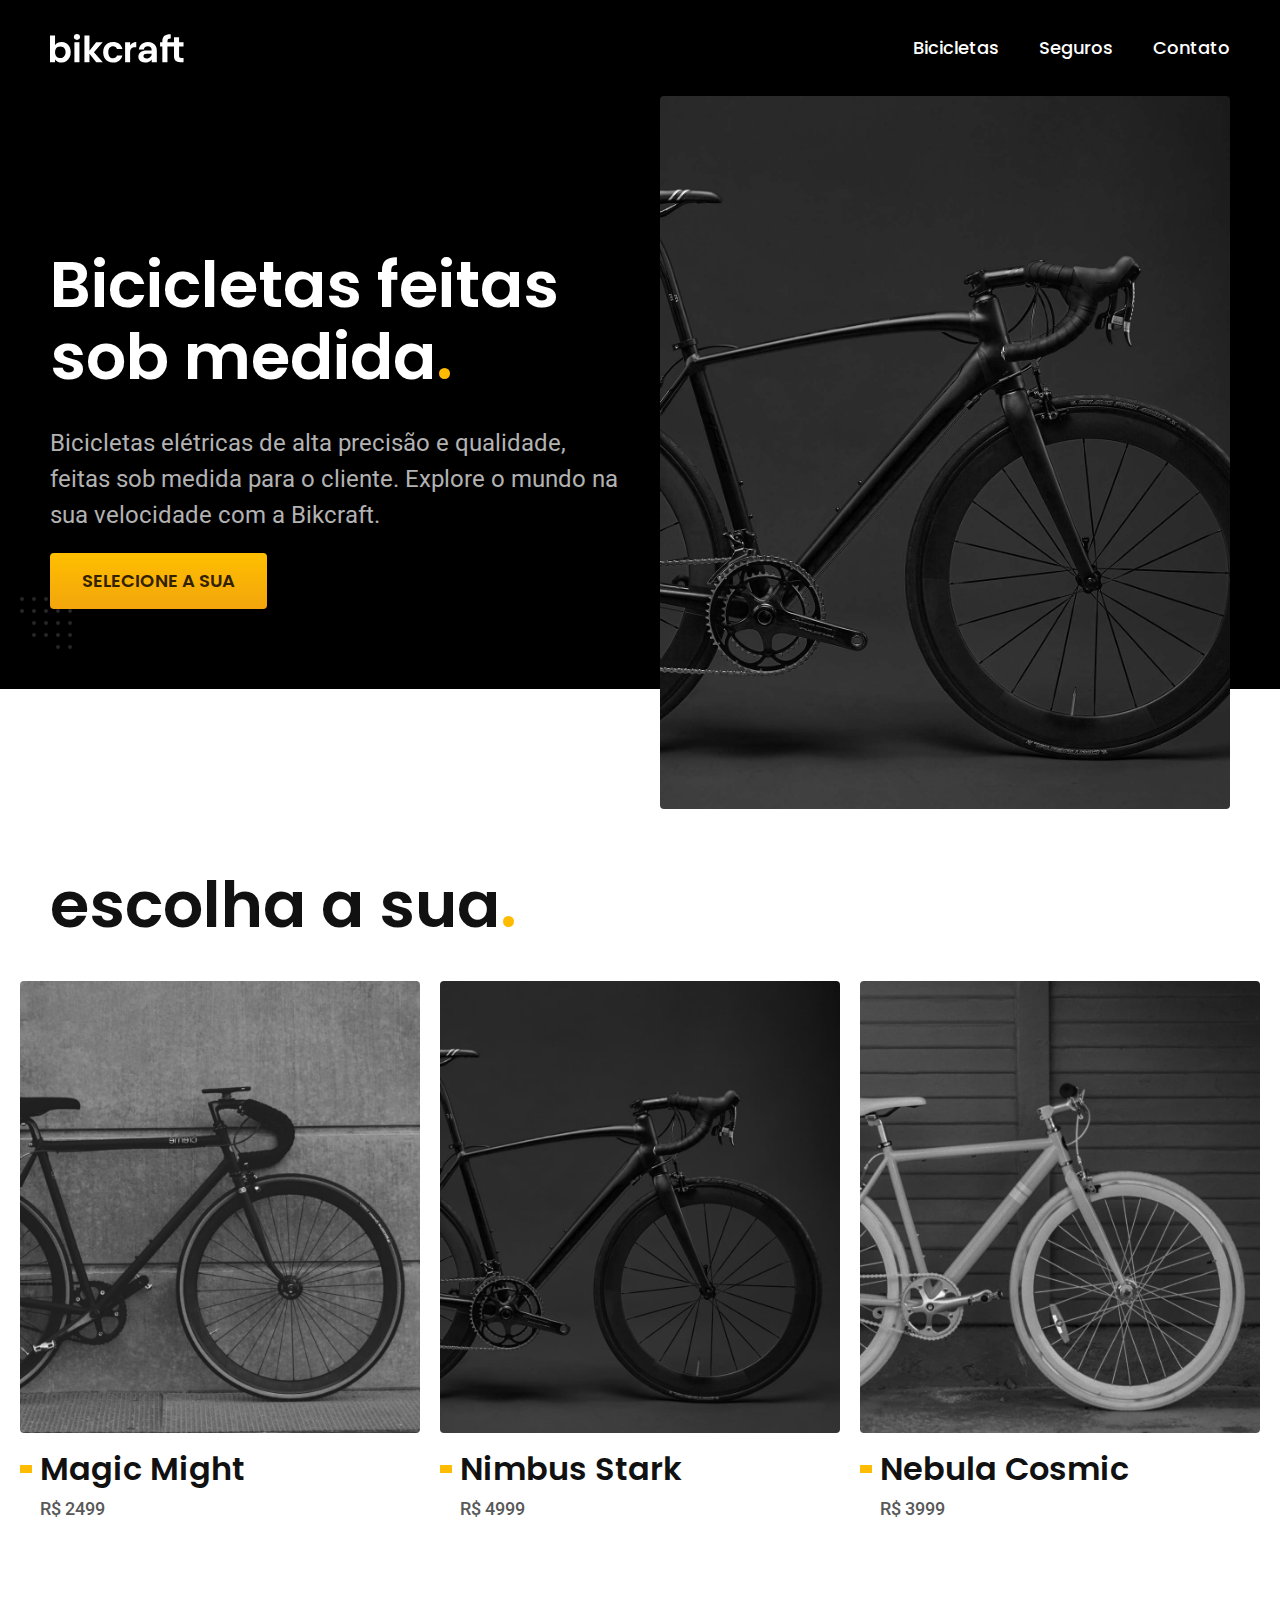
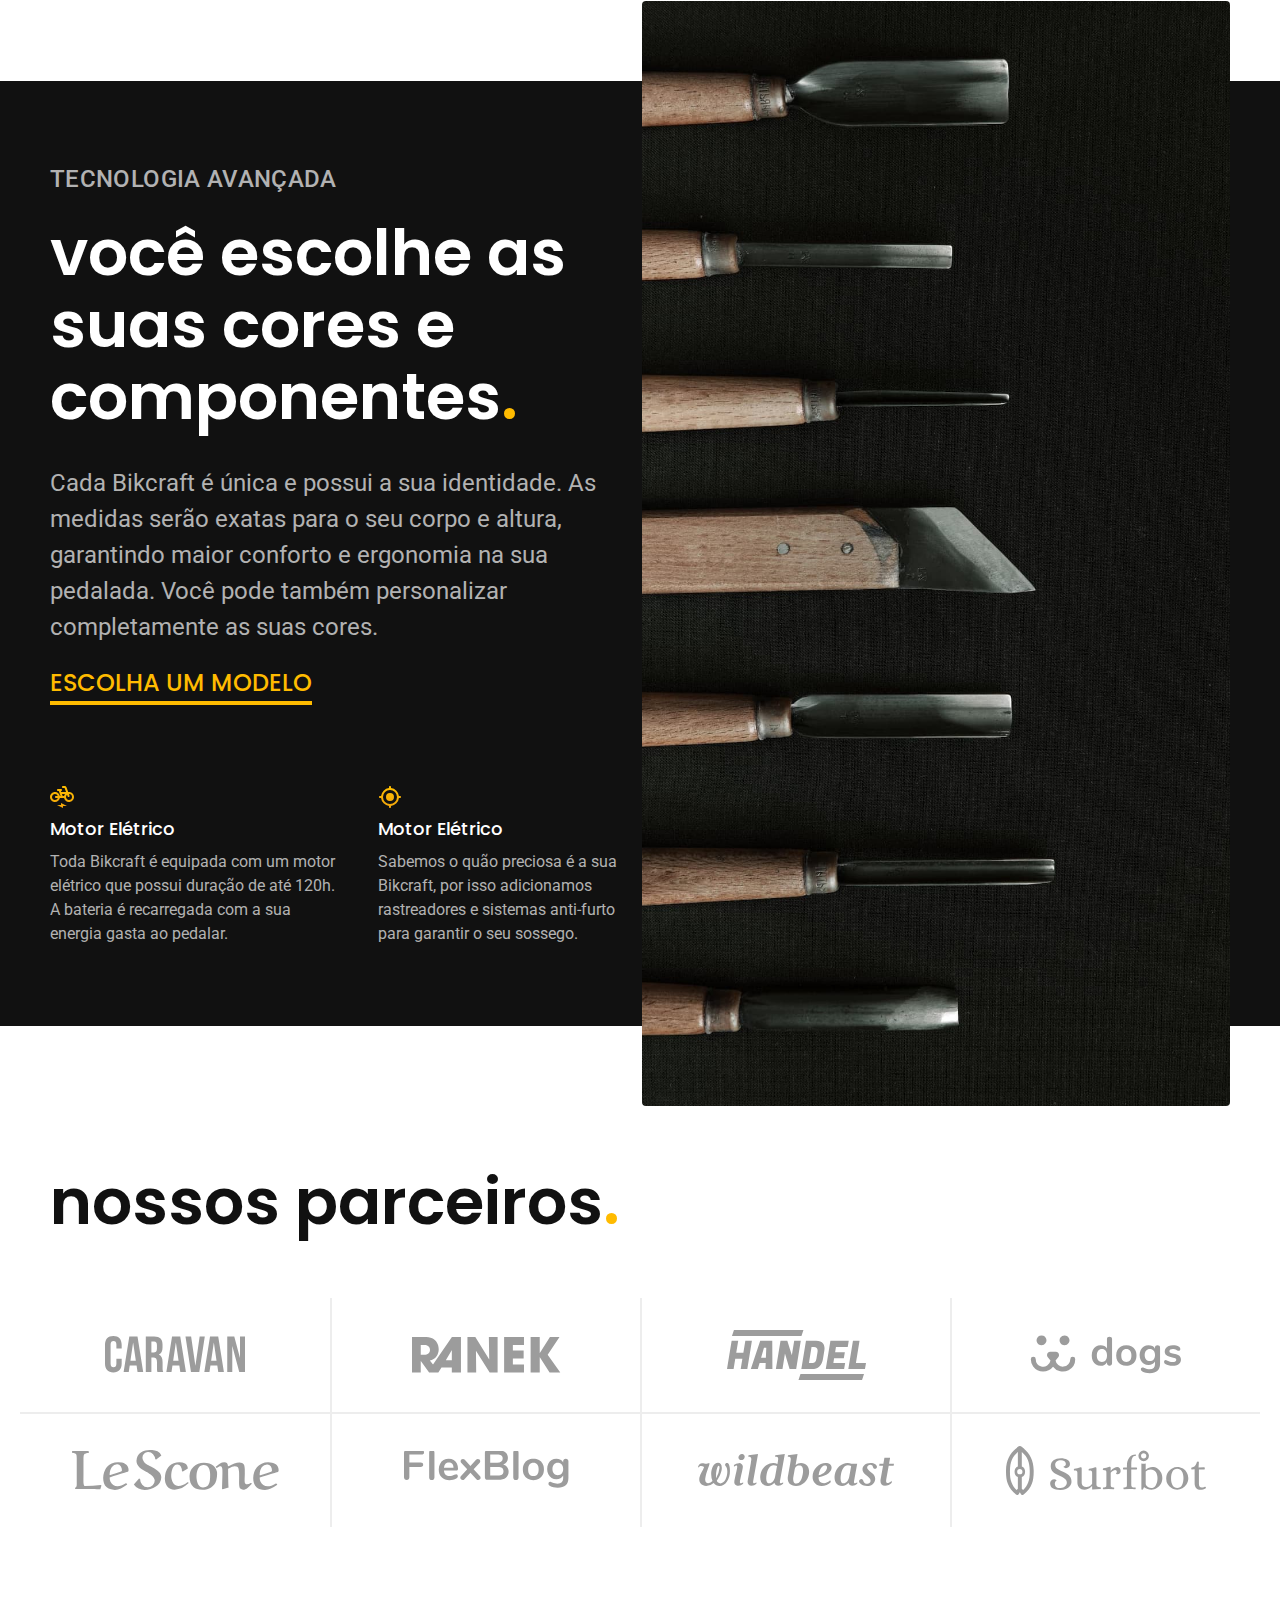
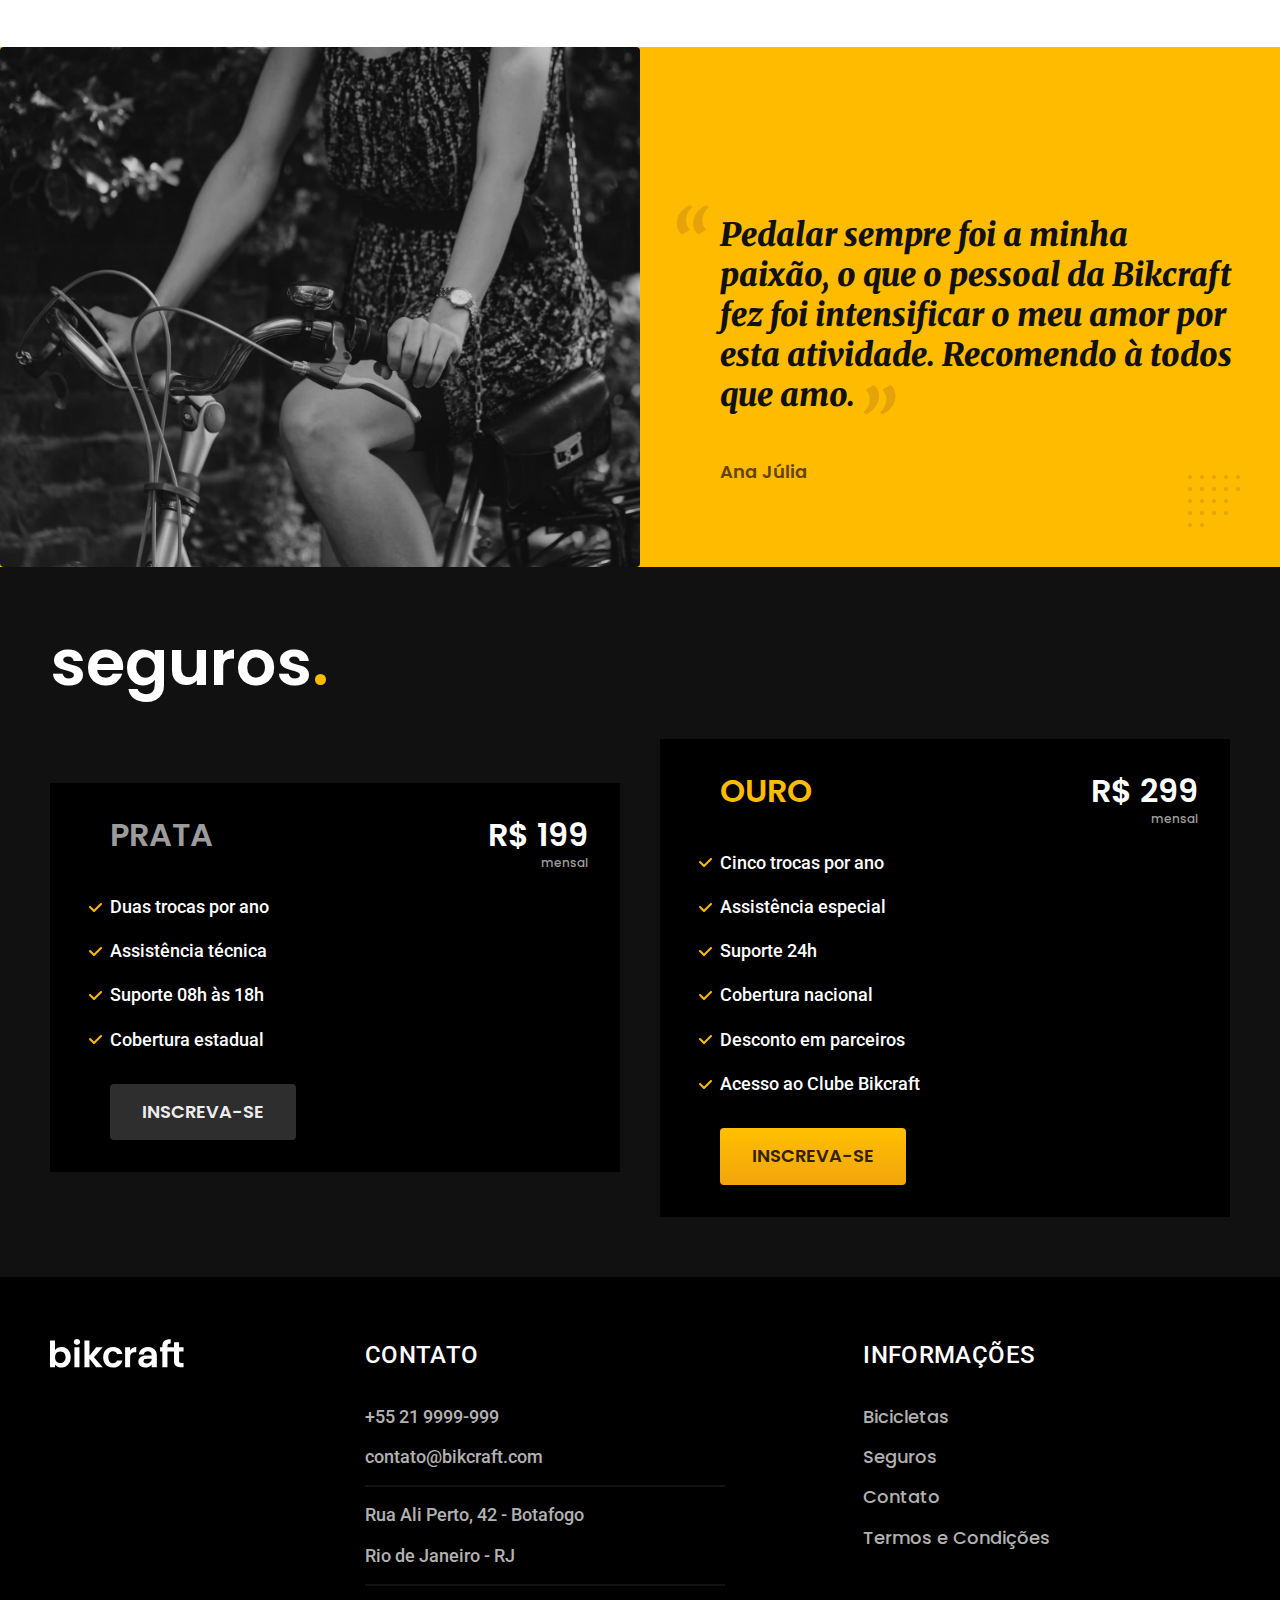
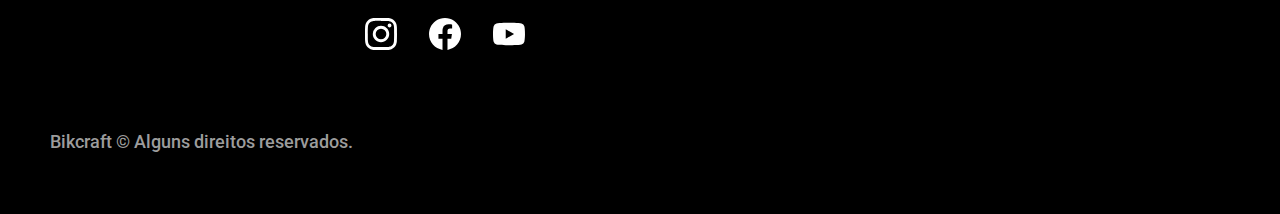
==== commit a3456a7d: "Menu Ativo" ====
--- a/index.html
+++ b/index.html
@@ -14,22 +14,14 @@
       name="description"
       content="Bicicletas elétricas de alta precisão e qualidade, feitas sob medida para você. Explore o mundo na sua velocidade com a Bikcraft."
     />
-    <link rel="preload" href="./css/style.css" as="style" />
-
     <link rel="stylesheet" href="./css/style.css" />
-
     <title>Bikcraft - Bicicletas Elétricas</title>
   </head>
   <body>
     <header class="header-bg">
       <div class="container header">
         <a href="./">
-          <img
-            src="./img/bikcraft.svg"
-            width="136"
-            height="32"
-            alt="bikecraft"
-          />
+          <img src="./img/bikcraft.svg" alt="bikecraft" />
         </a>
 
         <nav aria-label="primaria">
@@ -54,19 +46,12 @@
           </p>
           <a class="botao" href="./bicicletas.html">Selecione a sua </a>
         </div>
-
-        <picture>
-          <source
-            media="(max-width:800px)"
-            srcset="./img/bicicletas/nimbus.jpg"
-          />
+        <div>
           <img
             src="./img/fotos/introducao.jpg"
             alt="Bicicleta Elétrica Preta"
-            width="1280"
-            height="1600"
           />
-        </picture>
+        </div>
       </div>
     </main>
 
@@ -77,12 +62,7 @@
       <ul>
         <li>
           <a href="./bicicletas/magic.html">
-            <img
-              src="./img/bicicletas/magic-home.jpg"
-              width="920"
-              height="1040"
-              alt="Bicicleta preta"
-            />
+            <img src="./img/bicicletas/magic-home.jpg" alt="Bicicleta preta" />
             <h3 class="font-1-xl">Magic Might</h3>
             <span class="font-2-m cor-8">R$ 2499</span>
           </a>
@@ -123,12 +103,7 @@
 
           <div class="tecnologia-vantagens">
             <div>
-              <img
-                src="./img/icones/eletrica.svg"
-                alt=""
-                width="24"
-                height="24"
-              />
+              <img src="./img/icones/eletrica.svg" alt="" />
               <h3 class="font-1-m cor-0">Motor Elétrico</h3>
               <p class="font-2-s cor-5">
                 Toda Bikcraft é equipada com um motor elétrico que possui
@@ -137,12 +112,7 @@
               </p>
             </div>
             <div>
-              <img
-                src="./img/icones/rastreador.svg"
-                alt=""
-                width="24"
-                height="24"
-              />
+              <img src="./img/icones/rastreador.svg" alt="" />
               <h3 class="font-1-m cor-0">Motor Elétrico</h3>
               <p class="font-2-s cor-5">
                 Sabemos o quão preciosa é a sua Bikcraft, por isso adicionamos
@@ -152,12 +122,7 @@
           </div>
         </div>
         <div class="tecnologia-imagem">
-          <img
-            src="./img/fotos/tecnologia.jpg"
-            alt=""
-            width="1200"
-            height="1920"
-          />
+          <img src="./img/fotos/tecnologia.jpg" alt="" />
         </div>
       </div>
     </article>
@@ -169,68 +134,32 @@
 
       <ul>
         <li>
-          <img
-            src="./img/parceiros/caravan.svg"
-            alt="Caravan"
-            width="140"
-            height="38"
-          />
-        </li>
-        <li>
-          <img
-            src="./img/parceiros/ranek.svg"
-            alt="Ranek"
-            width="149"
-            height="36"
-          />
-        </li>
-        <li>
-          <img
-            src="./img/parceiros/handel.svg"
-            alt="Handel"
-            width="140"
-            height="50"
-          />
-        </li>
-        <li>
-          <img
-            src="./img/parceiros/dogs.svg"
-            alt="Dogs"
-            width="152"
-            height="39"
-          />
-        </li>
-        <li>
-          <img
-            src="./img/parceiros/lescone.svg"
-            alt="LeScone"
-            width="208"
-            height="41"
-          />
-        </li>
-        <li>
-          <img
-            src="./img/parceiros/flexblog.svg"
-            alt="FlexBlog"
-            width="165"
-            height="38"
-          />
-        </li>
-        <li>
-          <img
-            src="./img/parceiros/wildbeast.svg"
-            alt="Wildbeast"
-            width="196"
-            height="34"
-          />
-        </li>
-        <li>
-          <img
-            src="./img/parceiros/surfbot.svg"
-            alt="Surfbot"
-            width="200"
-            height="49"
-          />
+          <img src="./img/parceiros/caravan.svg" alt="Caravan" />
+        </li>
+        <li><img src="./img/parceiros/ranek.svg" alt="ranek" /></li>
+
+        <li>
+          <img src="./img/parceiros/handel.svg" alt="handel" />
+        </li>
+
+        <li>
+          <img src="./img/parceiros/dogs.svg" alt="dogs" />
+        </li>
+
+        <li>
+          <img src="./img/parceiros/lescone.svg" alt="lescone" />
+        </li>
+
+        <li>
+          <img src="./img/parceiros/flexblog.svg" alt="flexblog" />
+        </li>
+
+        <li>
+          <img src="./img/parceiros/wildbeast.svg" alt="wildbeast" />
+        </li>
+
+        <li>
+          <img src="./img/parceiros/surfbot.svg" alt="surfbot" />
         </li>
       </ul>
     </section>
@@ -240,8 +169,6 @@
         <img
           src="./img/fotos/depoimento.jpg"
           alt="Pessoa pedalando uma bicicleta bikecraft"
-          width="1560"
-          height="1360"
         />
       </div>
 
@@ -294,7 +221,7 @@
 
     <footer class="footer-bg">
       <div class="footer container">
-        <img src="./img/bikcraft.svg" alt="Bikcraft" width="136" height="32" />
+        <img src="./img/bikcraft.svg" alt="Bikcraft" />
 
         <div class="footer-contato">
           <h3 class="font-2-l-b cor-0">Contato</h3>
@@ -307,27 +234,15 @@
           </ul>
 
           <div class="footer-redes">
-            <a href="./"
-              ><img
-                src="./img/redes/instagram.svg"
-                alt="Instagram"
-                width="32"
-                height="32"
-            /></a>
-            <a href="./"
-              ><img
-                src="./img/redes/facebook.svg"
-                alt="Facebook"
-                width="32"
-                height="32"
-            /></a>
-            <a href="./"
-              ><img
-                src="./img/redes/youtube.svg"
-                alt="Youtube"
-                width="32"
-                height="32"
-            /></a>
+            <a href="./">
+              <img src="./img/redes/instagram.svg" alt="Instagram" />
+            </a>
+            <a href="./">
+              <img src="./img/redes/facebook.svg" alt="Facebook" />
+            </a>
+            <a href="./">
+              <img src="./img/redes/youtube.svg " alt="Youtube" />
+            </a>
           </div>
         </div>
 
@@ -349,5 +264,7 @@
         </p>
       </div>
     </footer>
+
+    <script src="./js/script.js"></script>
   </body>
 </html>
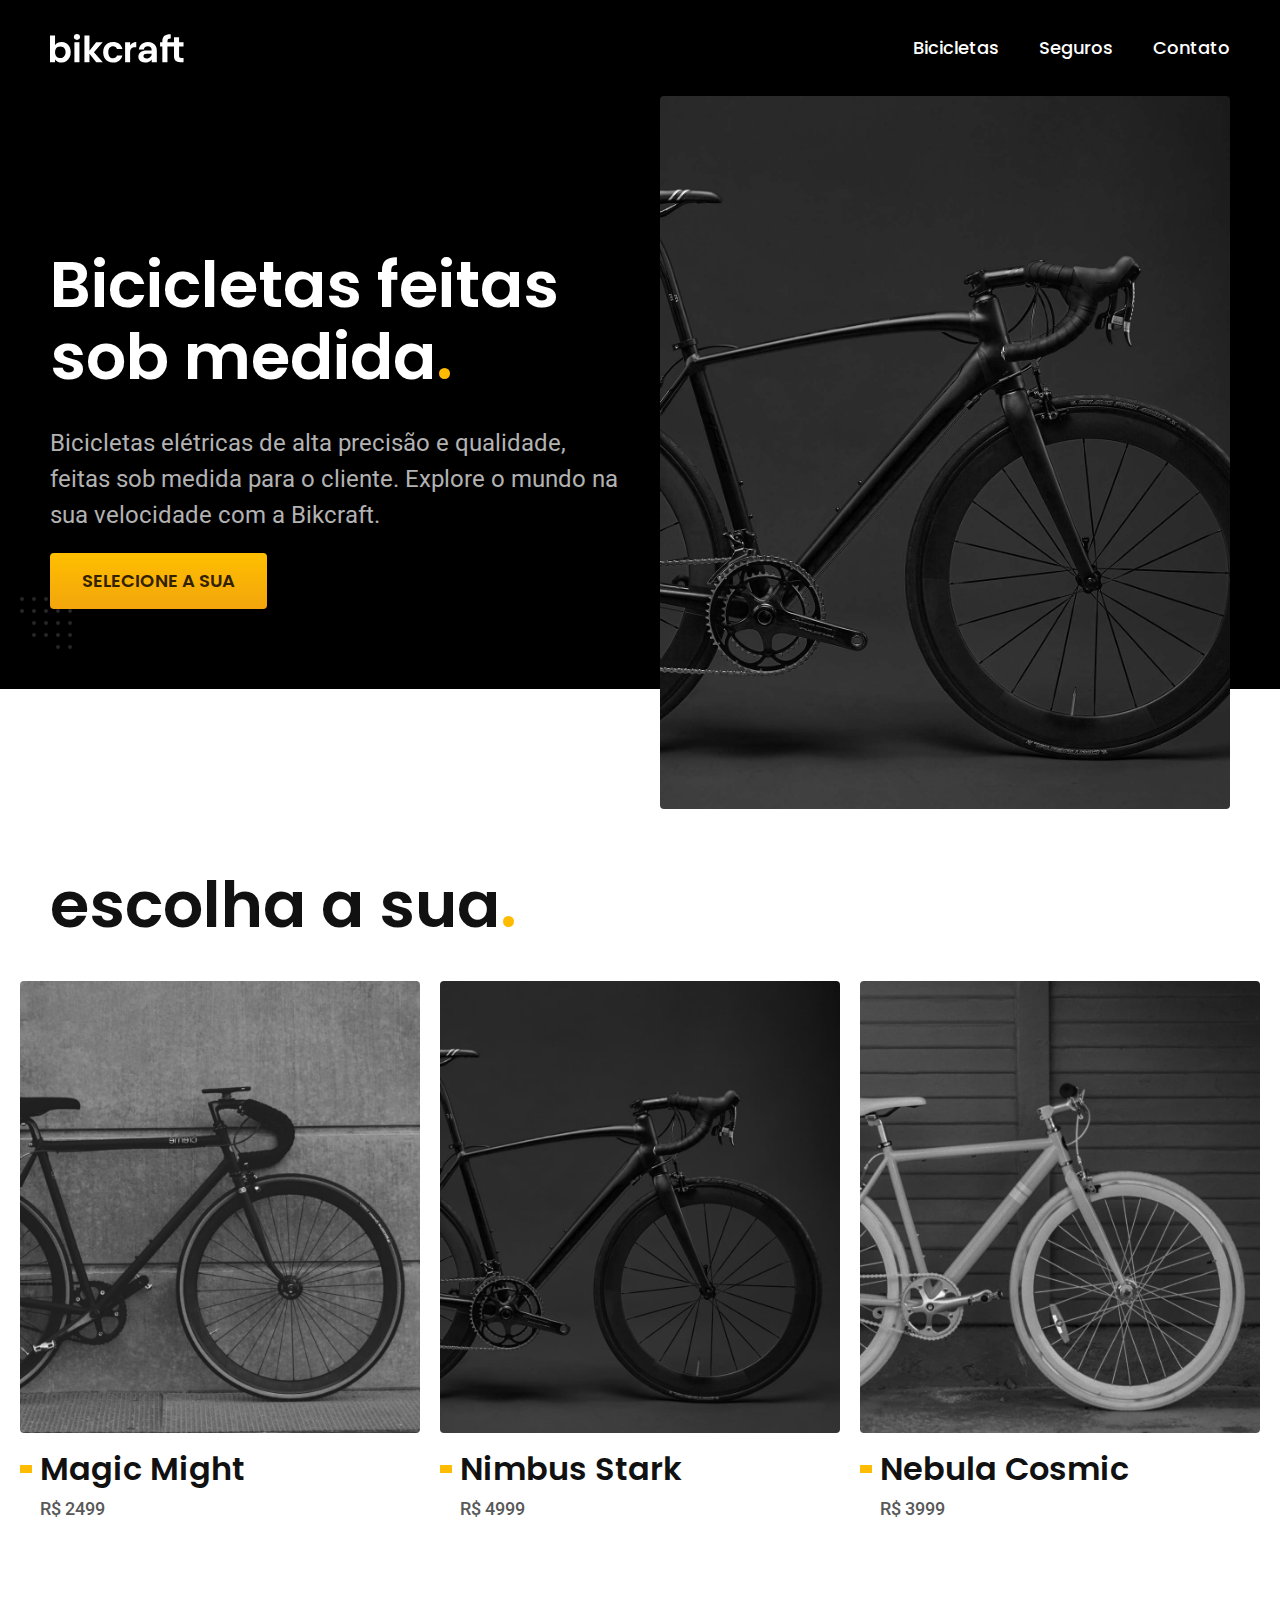
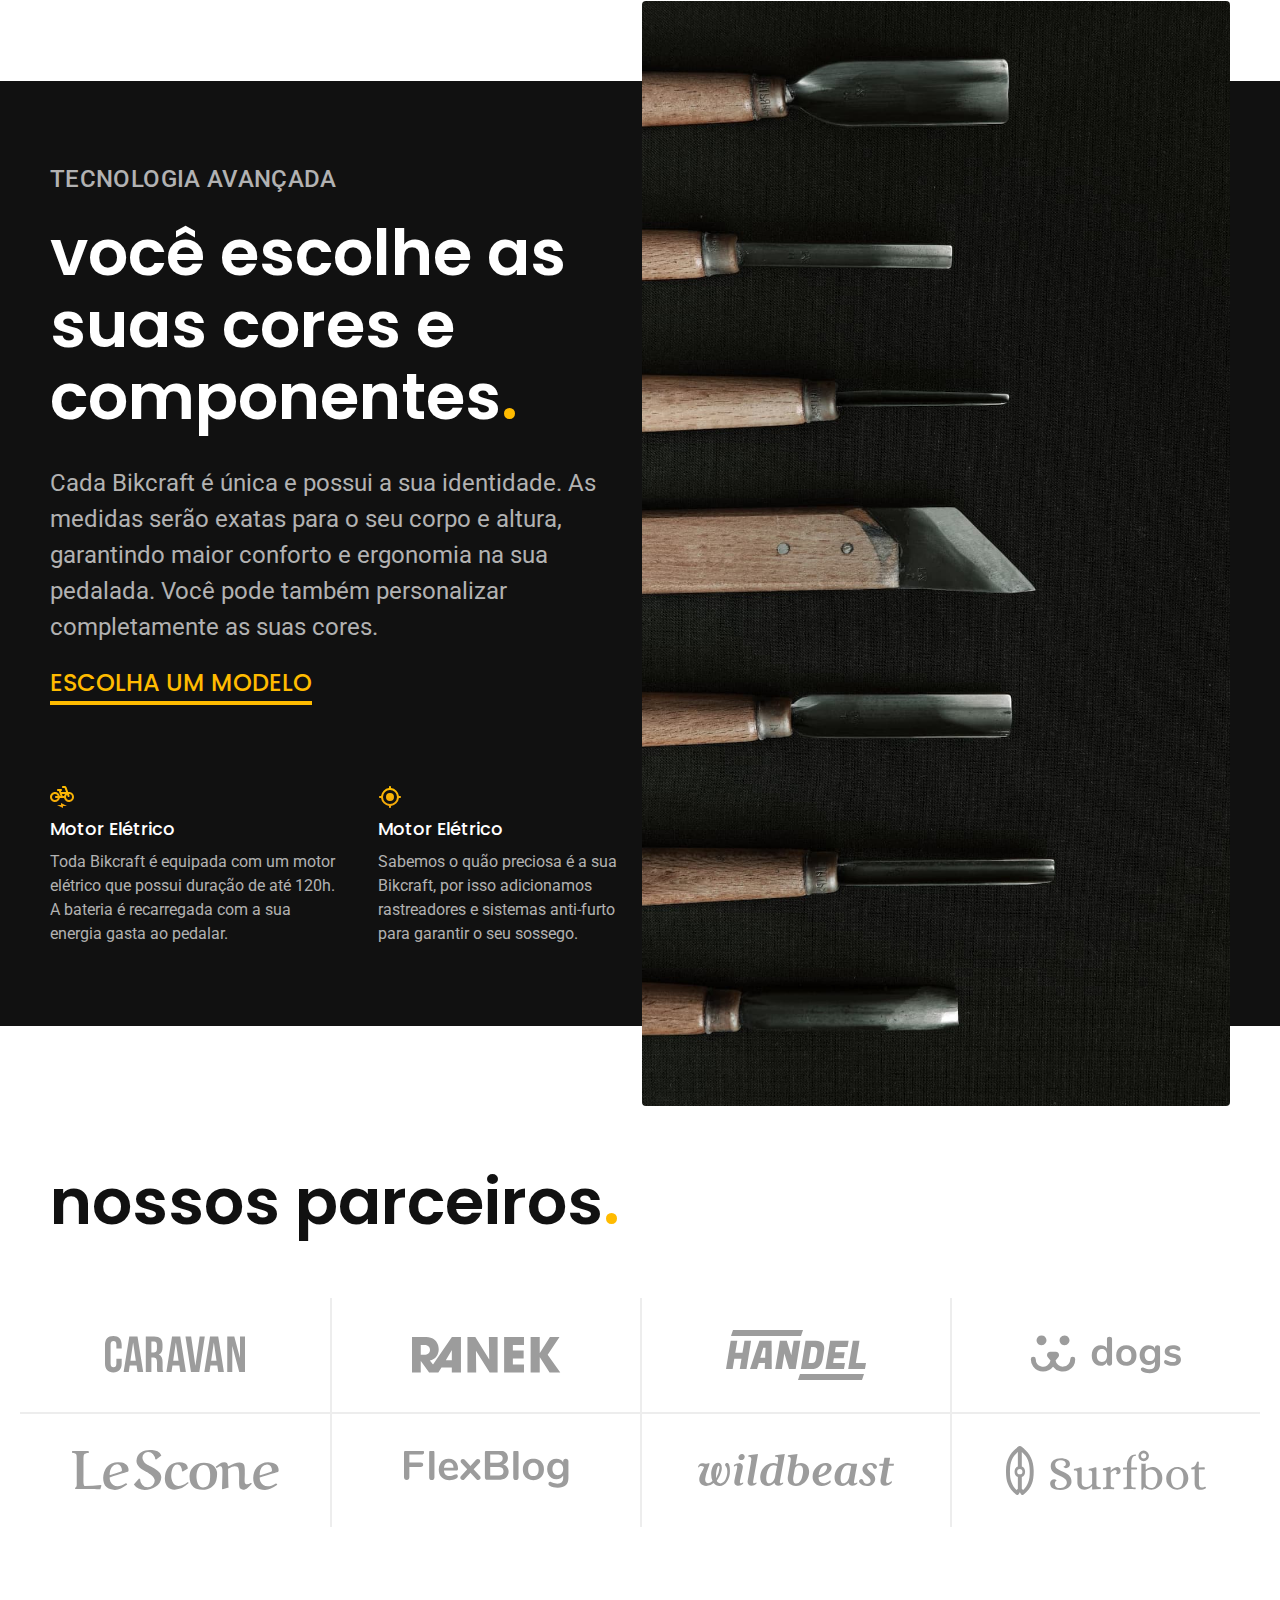
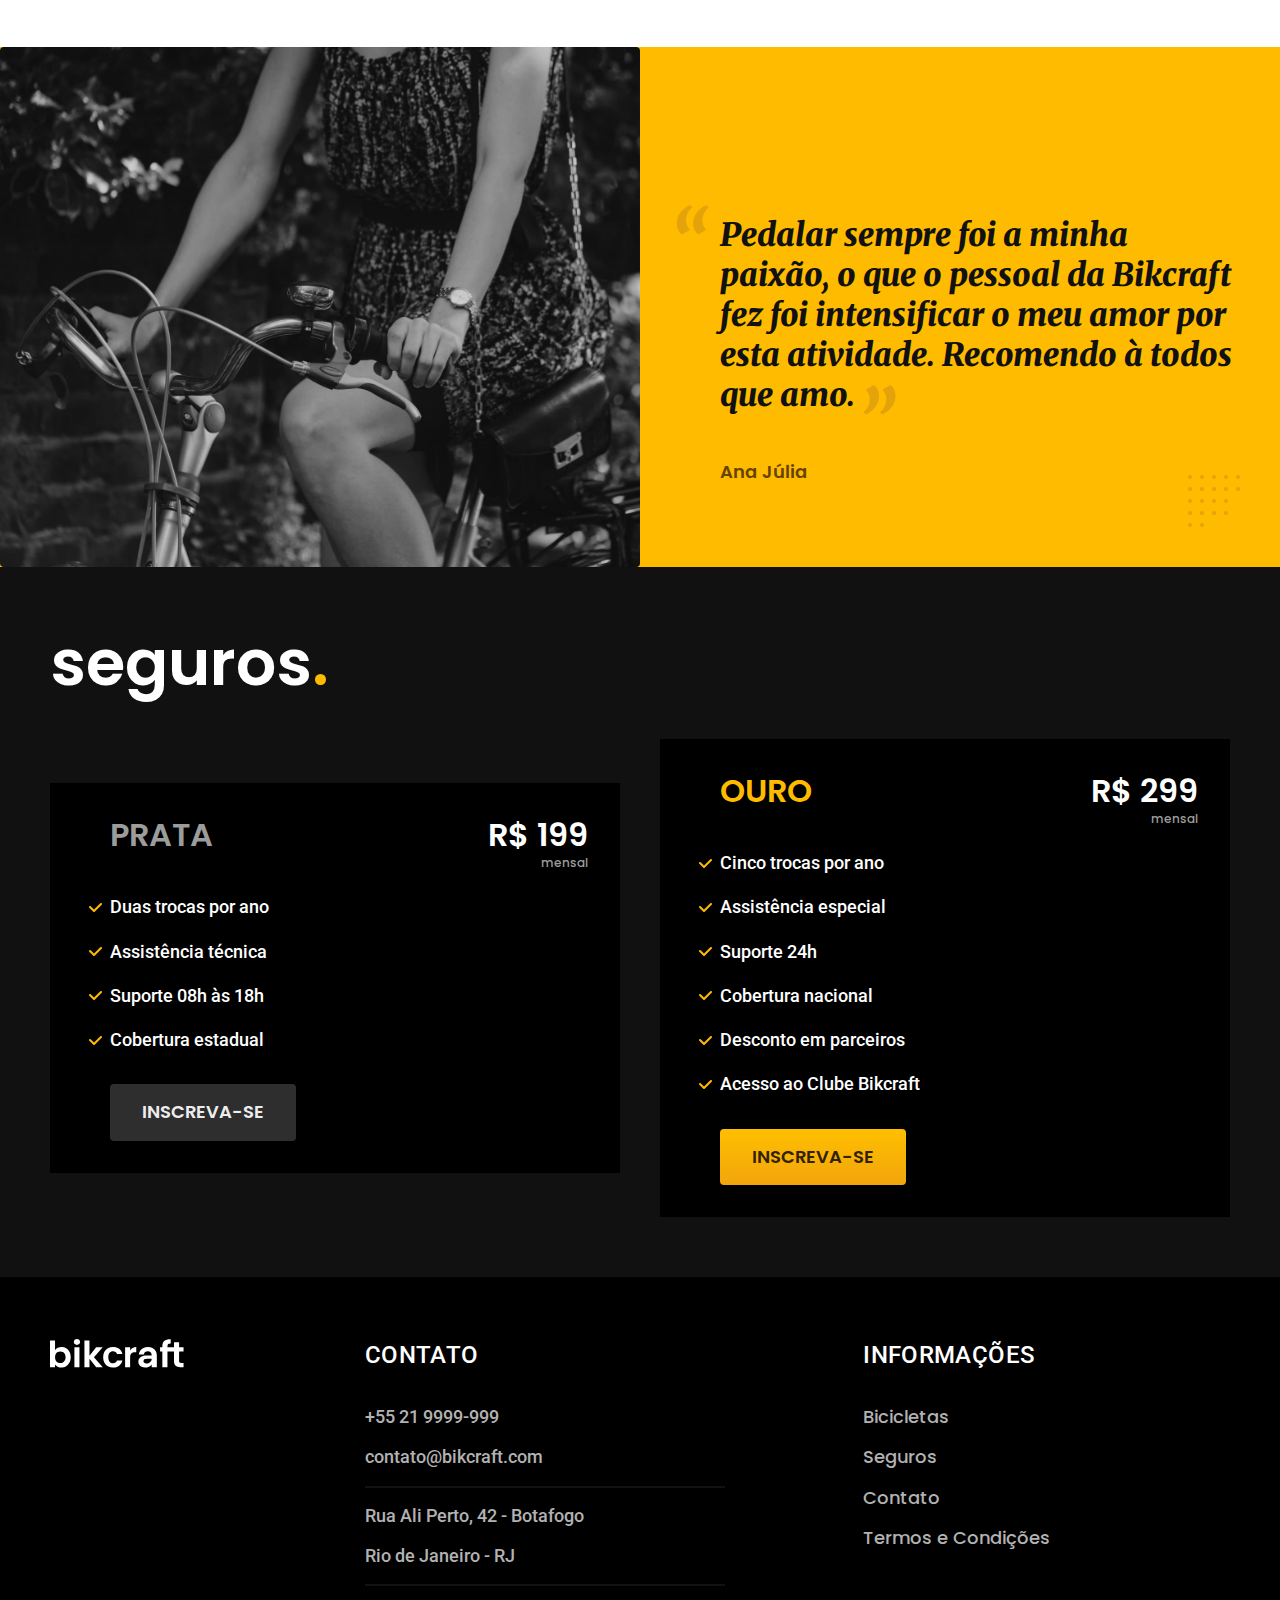
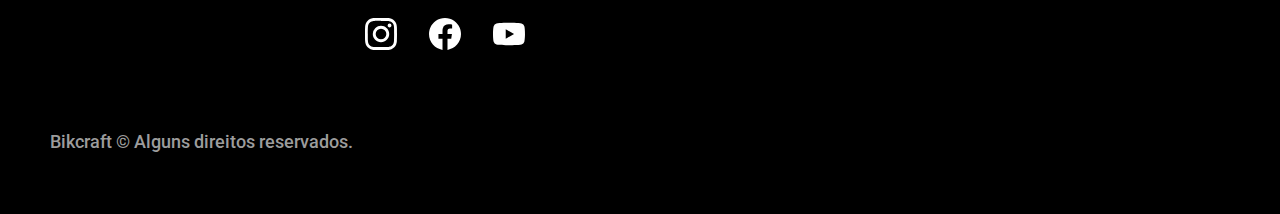
==== commit 605c3166: "Alteração orçamento" ====
--- a/index.html
+++ b/index.html
@@ -14,14 +14,22 @@
       name="description"
       content="Bicicletas elétricas de alta precisão e qualidade, feitas sob medida para você. Explore o mundo na sua velocidade com a Bikcraft."
     />
+    <link rel="preload" href="./css/style.css" as="style" />
+
     <link rel="stylesheet" href="./css/style.css" />
+
     <title>Bikcraft - Bicicletas Elétricas</title>
   </head>
   <body>
     <header class="header-bg">
       <div class="container header">
         <a href="./">
-          <img src="./img/bikcraft.svg" alt="bikecraft" />
+          <img
+            src="./img/bikcraft.svg"
+            width="136"
+            height="32"
+            alt="bikecraft"
+          />
         </a>
 
         <nav aria-label="primaria">
@@ -46,12 +54,19 @@
           </p>
           <a class="botao" href="./bicicletas.html">Selecione a sua </a>
         </div>
-        <div>
+
+        <picture>
+          <source
+            media="(max-width:800px)"
+            srcset="./img/bicicletas/nimbus.jpg"
+          />
           <img
             src="./img/fotos/introducao.jpg"
             alt="Bicicleta Elétrica Preta"
-          />
-        </div>
+            width="1280"
+            height="1600"
+          />
+        </picture>
       </div>
     </main>
 
@@ -62,7 +77,12 @@
       <ul>
         <li>
           <a href="./bicicletas/magic.html">
-            <img src="./img/bicicletas/magic-home.jpg" alt="Bicicleta preta" />
+            <img
+              src="./img/bicicletas/magic-home.jpg"
+              width="920"
+              height="1040"
+              alt="Bicicleta preta"
+            />
             <h3 class="font-1-xl">Magic Might</h3>
             <span class="font-2-m cor-8">R$ 2499</span>
           </a>
@@ -103,7 +123,12 @@
 
           <div class="tecnologia-vantagens">
             <div>
-              <img src="./img/icones/eletrica.svg" alt="" />
+              <img
+                src="./img/icones/eletrica.svg"
+                alt=""
+                width="24"
+                height="24"
+              />
               <h3 class="font-1-m cor-0">Motor Elétrico</h3>
               <p class="font-2-s cor-5">
                 Toda Bikcraft é equipada com um motor elétrico que possui
@@ -112,7 +137,12 @@
               </p>
             </div>
             <div>
-              <img src="./img/icones/rastreador.svg" alt="" />
+              <img
+                src="./img/icones/rastreador.svg"
+                alt=""
+                width="24"
+                height="24"
+              />
               <h3 class="font-1-m cor-0">Motor Elétrico</h3>
               <p class="font-2-s cor-5">
                 Sabemos o quão preciosa é a sua Bikcraft, por isso adicionamos
@@ -122,7 +152,12 @@
           </div>
         </div>
         <div class="tecnologia-imagem">
-          <img src="./img/fotos/tecnologia.jpg" alt="" />
+          <img
+            src="./img/fotos/tecnologia.jpg"
+            alt=""
+            width="1200"
+            height="1920"
+          />
         </div>
       </div>
     </article>
@@ -134,32 +169,68 @@
 
       <ul>
         <li>
-          <img src="./img/parceiros/caravan.svg" alt="Caravan" />
-        </li>
-        <li><img src="./img/parceiros/ranek.svg" alt="ranek" /></li>
-
-        <li>
-          <img src="./img/parceiros/handel.svg" alt="handel" />
-        </li>
-
-        <li>
-          <img src="./img/parceiros/dogs.svg" alt="dogs" />
-        </li>
-
-        <li>
-          <img src="./img/parceiros/lescone.svg" alt="lescone" />
-        </li>
-
-        <li>
-          <img src="./img/parceiros/flexblog.svg" alt="flexblog" />
-        </li>
-
-        <li>
-          <img src="./img/parceiros/wildbeast.svg" alt="wildbeast" />
-        </li>
-
-        <li>
-          <img src="./img/parceiros/surfbot.svg" alt="surfbot" />
+          <img
+            src="./img/parceiros/caravan.svg"
+            alt="Caravan"
+            width="140"
+            height="38"
+          />
+        </li>
+        <li>
+          <img
+            src="./img/parceiros/ranek.svg"
+            alt="Ranek"
+            width="149"
+            height="36"
+          />
+        </li>
+        <li>
+          <img
+            src="./img/parceiros/handel.svg"
+            alt="Handel"
+            width="140"
+            height="50"
+          />
+        </li>
+        <li>
+          <img
+            src="./img/parceiros/dogs.svg"
+            alt="Dogs"
+            width="152"
+            height="39"
+          />
+        </li>
+        <li>
+          <img
+            src="./img/parceiros/lescone.svg"
+            alt="LeScone"
+            width="208"
+            height="41"
+          />
+        </li>
+        <li>
+          <img
+            src="./img/parceiros/flexblog.svg"
+            alt="FlexBlog"
+            width="165"
+            height="38"
+          />
+        </li>
+        <li>
+          <img
+            src="./img/parceiros/wildbeast.svg"
+            alt="Wildbeast"
+            width="196"
+            height="34"
+          />
+        </li>
+        <li>
+          <img
+            src="./img/parceiros/surfbot.svg"
+            alt="Surfbot"
+            width="200"
+            height="49"
+          />
         </li>
       </ul>
     </section>
@@ -169,6 +240,8 @@
         <img
           src="./img/fotos/depoimento.jpg"
           alt="Pessoa pedalando uma bicicleta bikecraft"
+          width="1560"
+          height="1360"
         />
       </div>
 
@@ -221,7 +294,7 @@
 
     <footer class="footer-bg">
       <div class="footer container">
-        <img src="./img/bikcraft.svg" alt="Bikcraft" />
+        <img src="./img/bikcraft.svg" alt="Bikcraft" width="136" height="32" />
 
         <div class="footer-contato">
           <h3 class="font-2-l-b cor-0">Contato</h3>
@@ -234,15 +307,27 @@
           </ul>
 
           <div class="footer-redes">
-            <a href="./">
-              <img src="./img/redes/instagram.svg" alt="Instagram" />
-            </a>
-            <a href="./">
-              <img src="./img/redes/facebook.svg" alt="Facebook" />
-            </a>
-            <a href="./">
-              <img src="./img/redes/youtube.svg " alt="Youtube" />
-            </a>
+            <a href="./"
+              ><img
+                src="./img/redes/instagram.svg"
+                alt="Instagram"
+                width="32"
+                height="32"
+            /></a>
+            <a href="./"
+              ><img
+                src="./img/redes/facebook.svg"
+                alt="Facebook"
+                width="32"
+                height="32"
+            /></a>
+            <a href="./"
+              ><img
+                src="./img/redes/youtube.svg"
+                alt="Youtube"
+                width="32"
+                height="32"
+            /></a>
           </div>
         </div>
 
